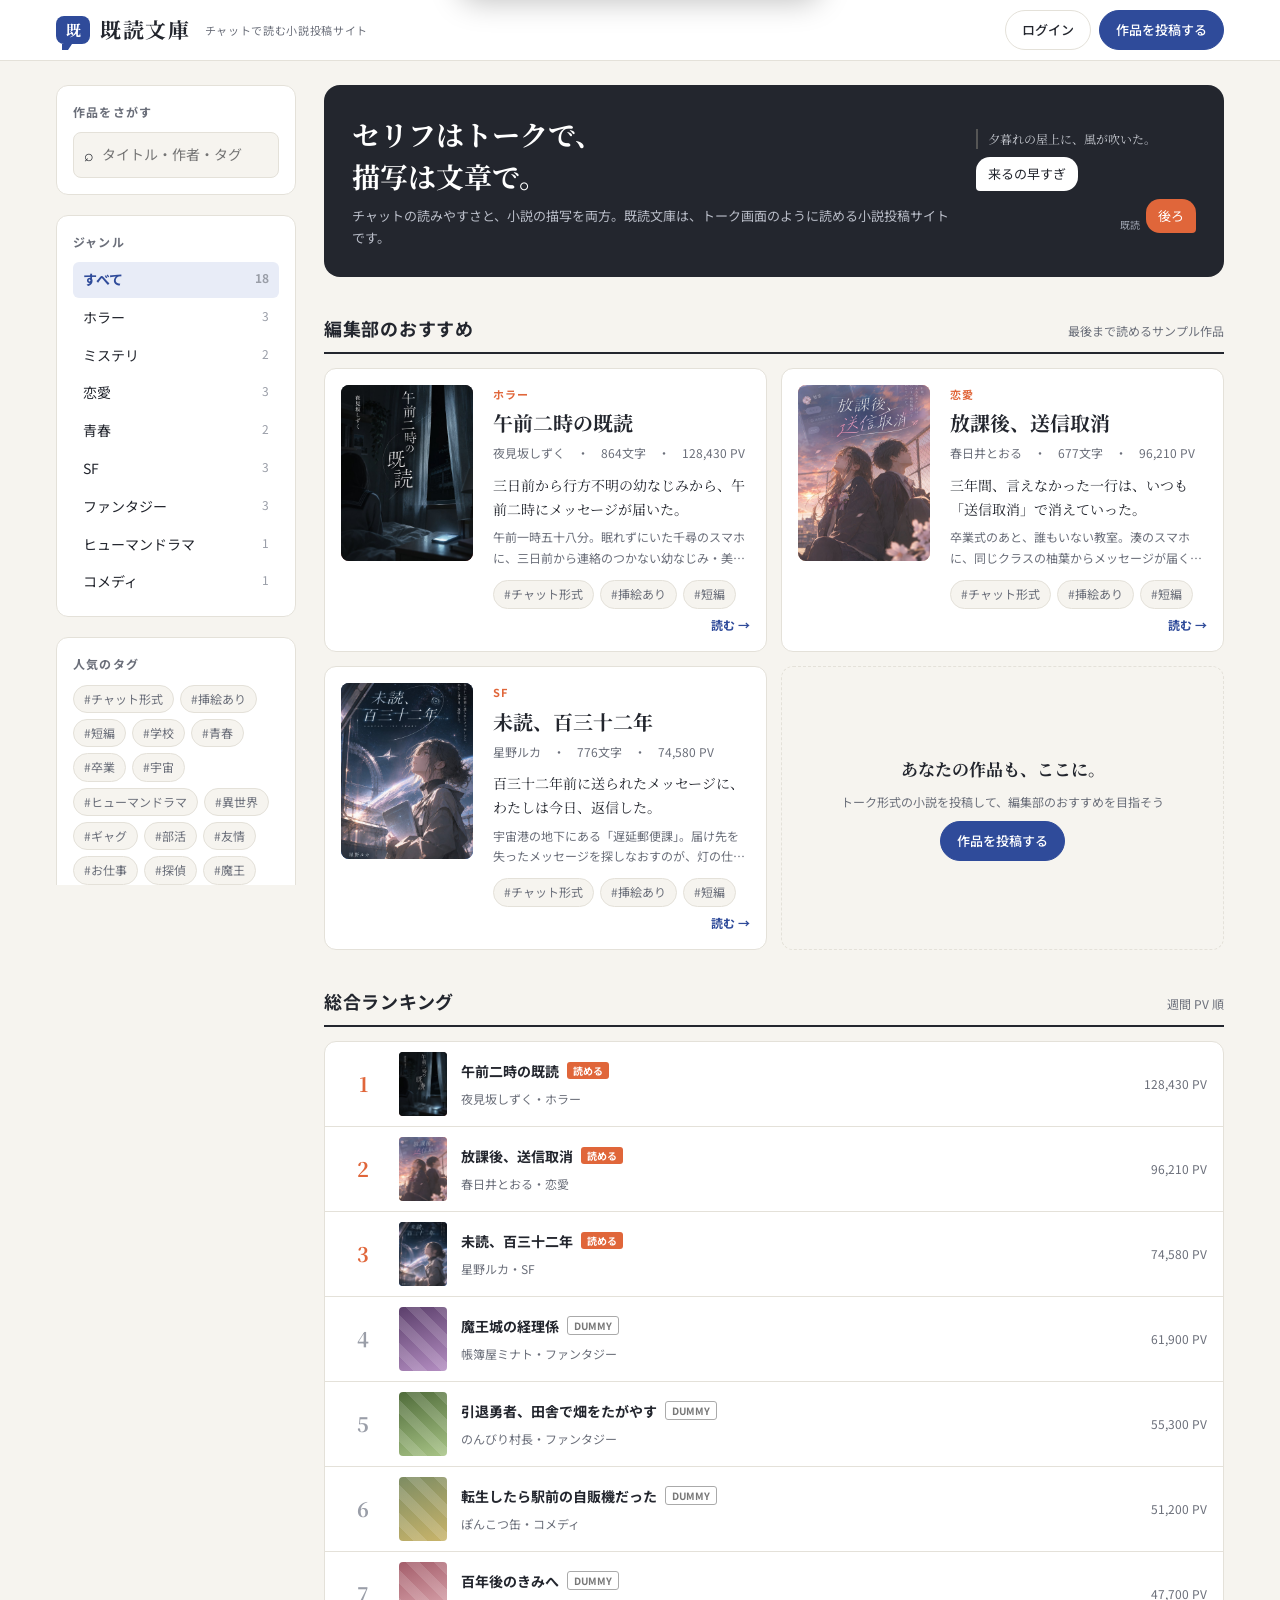
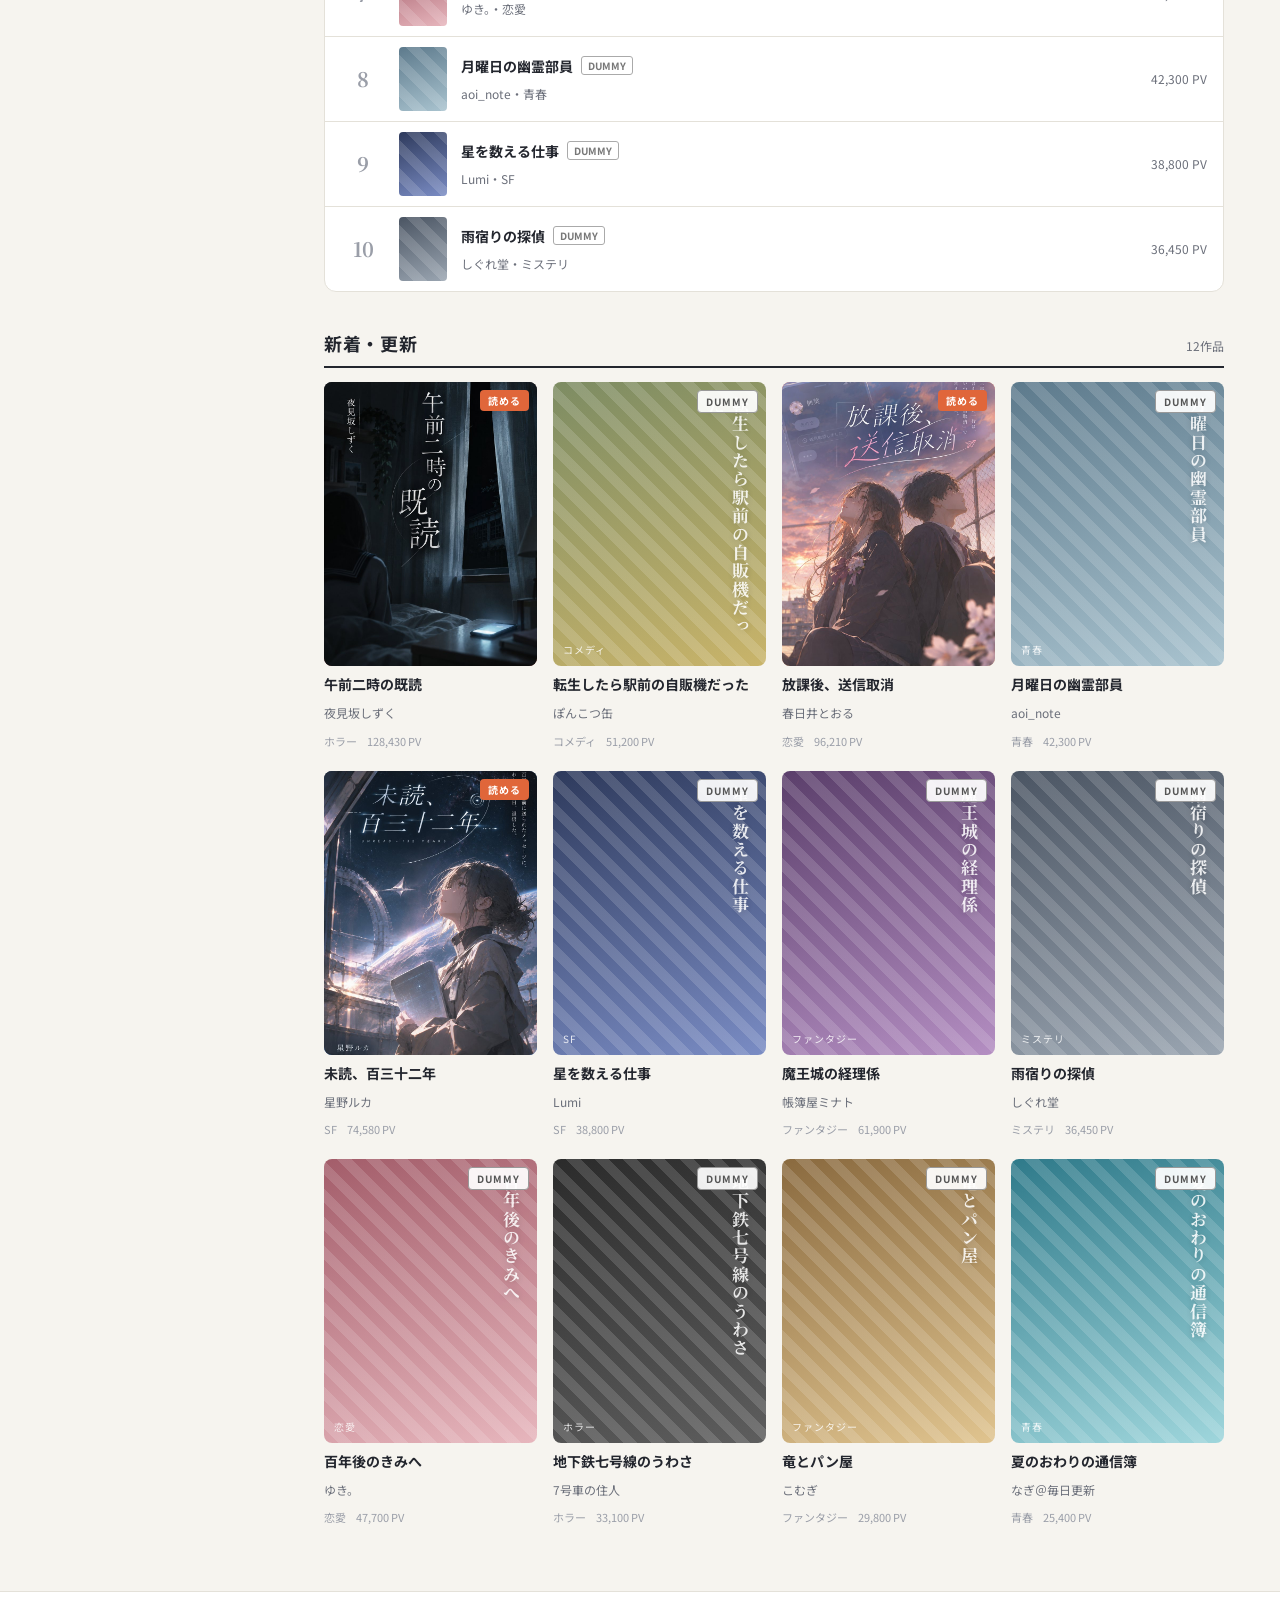
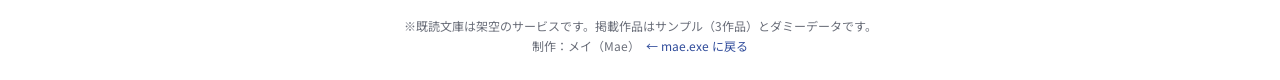
==== web/01/index.html @ b01bf07b "WEB 01「既読文庫」を追加 - トーク画面風に読める架空の小説投稿サイト（トップ／作品ページ／読む画面） - サンプル3作品（ホラー・恋愛・SF）の本文、表紙、挿絵と入力の演出 - ダミー15作品" ====
<!DOCTYPE html>
<html lang="ja">
<head>
<meta charset="UTF-8">
<meta name="viewport" content="width=device-width, initial-scale=1">
<title>既読文庫 — チャットで読む小説投稿サイト</title>
<link rel="preconnect" href="https://fonts.googleapis.com">
<link rel="preconnect" href="https://fonts.gstatic.com" crossorigin>
<link href="https://fonts.googleapis.com/css2?family=Noto+Sans+JP:wght@400;500;700&family=Noto+Serif+JP:wght@400;600;700&display=swap" rel="stylesheet">
<style>
:root{
  --paper:#f6f4ef; --surface:#ffffff; --ink:#23262e; --sub:#6b6f7a; --faint:#9a9ea8; --line:#e4e1d9;
  --accent:#2f4b9a; --accent-soft:#e8ecf7; --kidoku:#e0663a;
  --sans:"Noto Sans JP","Hiragino Sans","Yu Gothic",sans-serif;
  --serif:"Noto Serif JP","Hiragino Mincho ProN","Yu Mincho",serif;
}
*{box-sizing:border-box;margin:0;padding:0}
body{background:var(--paper);color:var(--ink);font-family:var(--sans);line-height:1.7;-webkit-font-smoothing:antialiased}
a{color:inherit;text-decoration:none}
button{font:inherit;color:inherit;background:none;border:0;cursor:pointer}
input,select{font:inherit;color:inherit}

/* ===== サイト共通 ===== */
.site-head{background:var(--surface);border-bottom:1px solid var(--line);position:sticky;top:0;z-index:20}
.site-head .in{max-width:1200px;margin:0 auto;padding:0 16px;height:60px;display:flex;align-items:center;gap:16px}
.logo{display:flex;align-items:center;gap:10px}
.logo .mark{position:relative;width:34px;height:28px;background:var(--accent);border-radius:8px;display:grid;place-items:center;color:#fff;font-family:var(--serif);font-weight:700;font-size:15px}
.logo .mark::after{content:"";position:absolute;left:6px;bottom:-6px;border:6px solid transparent;border-top-color:var(--accent);border-left-color:var(--accent);border-bottom:0;border-right-width:4px}
.logo b{font-family:var(--serif);font-size:21px;font-weight:700;letter-spacing:.08em}
.logo small{font-size:11px;color:var(--sub);letter-spacing:.06em;margin-left:4px}
.head-right{margin-left:auto;display:flex;gap:8px}
.btn{display:inline-flex;align-items:center;gap:6px;padding:8px 16px;border-radius:999px;font-size:13px;font-weight:500;border:1px solid var(--line);background:var(--surface);transition:background .15s,border-color .15s}
.btn:hover{border-color:var(--ink)}
.btn.primary{background:var(--accent);border-color:var(--accent);color:#fff}
.btn.primary:hover{background:#243c7d}

.layout{max-width:1200px;margin:0 auto;padding:24px 16px 64px;display:grid;grid-template-columns:240px minmax(0,1fr);gap:28px}
.side{position:sticky;top:84px;align-self:start;display:flex;flex-direction:column;gap:20px;max-height:calc(100vh - 100px);overflow-y:auto;scrollbar-width:thin}
.box{background:var(--surface);border:1px solid var(--line);border-radius:12px;padding:16px}
.box h3{font-size:12px;color:var(--sub);font-weight:700;letter-spacing:.1em;margin-bottom:10px}
.search{display:flex;align-items:center;gap:8px;border:1px solid var(--line);border-radius:8px;padding:8px 10px;background:var(--paper)}
.search input{border:0;background:none;outline:none;width:100%;font-size:14px}
.search:focus-within{border-color:var(--accent)}
.genres{list-style:none;display:flex;flex-direction:column;gap:2px}
.genres button{width:100%;display:flex;justify-content:space-between;padding:6px 10px;border-radius:6px;font-size:14px;text-align:left}
.genres button:hover{background:var(--paper)}
.genres button.on{background:var(--accent-soft);color:var(--accent);font-weight:700}
.genres button span{color:var(--faint);font-size:12px}
.tags{display:flex;flex-wrap:wrap;gap:6px}
.tag{font-size:12px;padding:3px 10px;border-radius:999px;background:var(--paper);border:1px solid var(--line);color:var(--sub)}
button.tag:hover{border-color:var(--sub)}
.tag.on{background:var(--accent);border-color:var(--accent);color:#fff}
.sort{display:flex;flex-direction:column;gap:6px;font-size:14px}
.sort label{display:flex;gap:8px;align-items:center;cursor:pointer}

.main{display:flex;flex-direction:column;gap:36px;min-width:0}
.sec-title{display:flex;align-items:baseline;justify-content:space-between;gap:12px;margin-bottom:14px;padding-bottom:8px;border-bottom:2px solid var(--ink)}
.sec-title h2{font-size:18px;font-weight:700;letter-spacing:.04em}
.sec-title small{font-size:12px;color:var(--sub)}

.hero{border-radius:16px;padding:28px 28px;background:var(--ink);color:#fff;display:grid;grid-template-columns:1fr auto;gap:24px;align-items:center;overflow:hidden;position:relative}
.hero h1{font-family:var(--serif);font-size:clamp(20px,2.6vw,28px);line-height:1.5;font-weight:700}
.hero p{font-size:13px;color:#b9bdc8;margin-top:8px}
.hero .demo{display:flex;flex-direction:column;gap:8px;min-width:220px}
.hero .demo .d-narr{font-family:var(--serif);font-size:12px;color:#c9ccd3;border-left:2px solid #555;padding-left:10px}
.hero .demo .d-say{align-self:flex-start;background:#fff;color:var(--ink);font-size:13px;padding:6px 12px;border-radius:14px 14px 14px 4px}
.hero .demo .d-me{align-self:flex-end;display:flex;align-items:flex-end;gap:6px}
.hero .demo .d-me b{background:var(--kidoku);font-size:13px;padding:6px 12px;border-radius:14px 14px 4px 14px;font-weight:400}
.hero .demo .d-me small{font-size:10px;color:#9aa0ad}

/* カード */
.pick{display:grid;grid-template-columns:repeat(2,minmax(0,1fr));gap:14px}
.pick .card{height:100%}
.pick .card.post{display:flex;flex-direction:column;justify-content:center;align-items:center;text-align:center;gap:8px;border-style:dashed;background:transparent;color:var(--sub)}
.pick .card.post b{font-family:var(--serif);font-size:17px;color:var(--ink)}
.pick .card.post small{font-size:12px}
.grid{display:grid;grid-template-columns:repeat(auto-fill,minmax(170px,1fr));gap:20px 16px}
.card{display:flex;flex-direction:column;gap:8px;cursor:pointer;text-align:left}
.card:hover .cover{transform:translateY(-3px);box-shadow:0 10px 24px rgba(0,0,0,.14)}
.card .t{font-weight:700;font-size:14px;line-height:1.5}
.card .a{font-size:12px;color:var(--sub)}
.card .m{display:flex;gap:10px;font-size:11px;color:var(--faint)}
/* おすすめ：左に表紙、右に説明 */
.pick .card{display:grid;grid-template-columns:132px minmax(0,1fr);gap:20px;align-items:start;background:var(--surface);border:1px solid var(--line);border-radius:12px;padding:16px}
.pick .card:hover{border-color:#c9c4b8}
.pick .badge{display:none}
.pick .info{display:flex;flex-direction:column;gap:6px;min-width:0}
.pick .info .g{font-size:11px;font-weight:700;letter-spacing:.1em;color:var(--kidoku)}
.pick .info .t{font-family:var(--serif);font-size:20px;line-height:1.4}
.pick .info .a{font-size:12px;color:var(--sub)}
.pick .info .c{font-family:var(--serif);font-size:14px;line-height:1.7;margin-top:4px}
.pick .info .s{font-size:12px;color:var(--sub);line-height:1.7;display:-webkit-box;-webkit-line-clamp:2;-webkit-box-orient:vertical;overflow:hidden}
.pick .info .foot{display:flex;flex-wrap:wrap;align-items:center;gap:6px;margin-top:6px}
.pick .info .go{margin-left:auto;font-size:12px;font-weight:700;color:var(--accent);white-space:nowrap}

.cover{position:relative;aspect-ratio:3/4;border-radius:8px;overflow:hidden;color:#fff;transition:transform .2s,box-shadow .2s;
  background:linear-gradient(160deg,var(--c1),var(--c2))}
.cover .ct{position:absolute;inset:14px 14px 30px;writing-mode:vertical-rl;font-family:var(--serif);font-weight:700;font-size:17px;line-height:1.4;letter-spacing:.08em;text-shadow:0 1px 6px rgba(0,0,0,.25)}
.cover .cg{position:absolute;left:10px;bottom:8px;font-size:10px;letter-spacing:.1em;opacity:.85}
.cover img{position:absolute;inset:0;width:100%;height:100%;display:none}
.cover.has-img img.fg{display:block;object-fit:cover;object-position:50% 30%}
.cover.has-img .ct,.cover.has-img .cg{display:none}
.badge{position:absolute;top:8px;right:8px;font-size:10px;font-weight:700;letter-spacing:.1em;padding:2px 8px;border-radius:4px;z-index:2}
.badge.sample{background:var(--kidoku);color:#fff}
.badge.dummy{background:rgba(255,255,255,.92);color:#555;border:1px solid #999}
.cover.dummy::after{content:"";position:absolute;inset:0;background:repeating-linear-gradient(45deg,rgba(255,255,255,.0) 0 10px,rgba(255,255,255,.14) 10px 20px)}
.cover.dummy .ct{opacity:.85}

/* ランキング */
.rank{list-style:none;background:var(--surface);border:1px solid var(--line);border-radius:12px;overflow:hidden}
.rank li{border-bottom:1px solid var(--line)}
.rank li:last-child{border-bottom:0}
.rank .row{display:grid;grid-template-columns:44px 48px minmax(0,1fr) auto;gap:14px;align-items:center;padding:10px 16px;width:100%;text-align:left}
.rank .row:hover{background:var(--paper)}
.rank .no{font-family:var(--serif);font-size:20px;font-weight:700;text-align:center;color:var(--faint)}
.rank li:nth-child(-n+3) .no{color:var(--kidoku)}
.rank .cover{aspect-ratio:3/4;border-radius:4px}
.rank .cover .ct,.rank .cover .cg{display:none}
.rank .cover .badge{display:none}
.rank .t{font-weight:700;font-size:14px}
.rank .t .mini{font-size:10px;font-weight:700;padding:1px 6px;border-radius:3px;margin-left:8px;vertical-align:2px}
.mini.sample{background:var(--kidoku);color:#fff}
.mini.dummy{border:1px solid #aaa;color:#777}
.rank .a{font-size:12px;color:var(--sub)}
.rank .pv{font-size:12px;color:var(--sub);text-align:right;white-space:nowrap}

.empty{padding:40px;text-align:center;color:var(--sub);background:var(--surface);border:1px dashed var(--line);border-radius:12px}

.site-foot{border-top:1px solid var(--line);background:var(--surface);padding:24px 16px;text-align:center;font-size:12px;color:var(--sub)}
.site-foot a{color:var(--accent)}

/* ===== 作品ページ ===== */
.work{max-width:960px;margin:0 auto;padding:24px 16px 64px}
.crumb{font-size:12px;color:var(--sub);margin-bottom:16px}
.crumb a:hover{color:var(--accent)}
.work-top{display:grid;grid-template-columns:220px minmax(0,1fr);gap:32px;background:var(--surface);border:1px solid var(--line);border-radius:16px;padding:24px}
.work-top h1{font-family:var(--serif);font-size:clamp(22px,3vw,30px);line-height:1.4}
.work-top .by{color:var(--sub);font-size:14px;margin-top:6px}
.work-top .catch{font-family:var(--serif);font-size:16px;margin-top:16px;padding-left:12px;border-left:3px solid var(--kidoku)}
.stats{display:flex;flex-wrap:wrap;gap:20px;margin-top:16px;font-size:12px;color:var(--sub)}
.stats b{display:block;font-size:18px;color:var(--ink)}
.work-top .acts{display:flex;flex-wrap:wrap;gap:8px;margin-top:20px}
.work-sec{margin-top:24px;background:var(--surface);border:1px solid var(--line);border-radius:16px;padding:24px}
.work-sec h2{font-size:15px;margin-bottom:12px}
.work-sec p{font-size:14px;white-space:pre-line}
.toc{list-style:none}
.toc li{border-top:1px solid var(--line)}
.toc a,.toc span.ng{display:flex;justify-content:space-between;gap:12px;padding:12px 4px;font-size:14px}
.toc a:hover{color:var(--accent)}
.toc span.ng{color:var(--faint)}
.toc small{font-size:12px;color:var(--faint)}

/* ===== 読む画面 ===== */
.reader{min-height:100vh;background:var(--r-bg);color:var(--r-text);--fs:16px}
.reader.size-s{--fs:14px}.reader.size-l{--fs:18px}
.r-bar{position:sticky;top:0;z-index:30;background:var(--r-bar);backdrop-filter:blur(8px);border-bottom:1px solid var(--r-line)}
.r-bar .in{max-width:680px;margin:0 auto;padding:0 12px;height:56px;display:flex;align-items:center;gap:10px}
.r-back{font-size:20px;padding:4px 8px;color:var(--r-sub)}
.r-title{flex:1;min-width:0;font-size:14px;font-weight:700;white-space:nowrap;overflow:hidden;text-overflow:ellipsis}
.r-title small{display:block;font-size:11px;font-weight:400;color:var(--r-sub)}
.r-tool{font-size:11px;padding:6px 10px;border-radius:999px;border:1px solid var(--r-line);color:var(--r-sub);white-space:nowrap}
.r-tool.on{border-color:var(--r-accent);color:var(--r-accent)}
.r-progress{position:fixed;top:0;left:0;height:2px;background:var(--r-accent);z-index:40;width:0}
.r-body{max-width:640px;margin:0 auto;padding:28px 16px 80px;font-size:var(--fs)}
.r-head{text-align:center;margin:12px 0 36px}
.r-head small{font-size:12px;color:var(--r-sub);letter-spacing:.2em}
.r-head h1{font-family:var(--serif);font-size:1.4em;margin-top:6px}

.blk{margin:0 0 14px}
.narr{font-family:var(--serif);color:var(--r-narr);line-height:2.05;margin:22px 0;padding:0 4px}
.sys{text-align:center}
.sys span{display:inline-block;font-size:.72em;padding:3px 12px;border-radius:999px;background:var(--r-sys);color:var(--r-sub)}
.say{display:flex;gap:10px;align-items:flex-start}
.say .av{flex:0 0 36px;height:36px;border-radius:50%;background:var(--c);color:#fff;display:grid;place-items:center;font-size:14px;font-weight:700}
.say .col{min-width:0;max-width:78%}
.say .nm{font-size:.72em;color:var(--r-sub);margin:0 0 3px 4px}
.bub{display:inline-block;padding:9px 14px;border-radius:4px 18px 18px 18px;background:var(--r-other);color:var(--r-other-text);line-height:1.6;word-break:break-word;font-size:.95em}
.say.me{justify-content:flex-end}
.say.me .row{display:flex;align-items:flex-end;gap:6px;justify-content:flex-end}
.say.me .bub{border-radius:18px 4px 18px 18px;background:var(--r-me);color:var(--r-me-text)}
.say .rd{font-size:.66em;color:var(--r-sub);white-space:nowrap}
.dots{display:inline-flex;gap:4px;padding:4px 2px}
.dots i{width:6px;height:6px;border-radius:50%;background:currentColor;opacity:.4;animation:dot 1s infinite}
.dots i:nth-child(2){animation-delay:.15s}.dots i:nth-child(3){animation-delay:.3s}
@keyframes dot{0%,60%,100%{opacity:.25;transform:translateY(0)}30%{opacity:.9;transform:translateY(-3px)}}
.say.other:not(.typed) .txt{display:none}
.say.other.typed .dots{display:none}
.say.other .bub{transition:opacity .25s ease,transform .25s ease}
.say.other.paused .bub{opacity:0;transform:scale(.85)}
.say.other.paused .dots i{animation-play-state:paused}
.say .gone{display:none;font-size:.85em;color:var(--r-sub)}
.say.unsend.unsent .bub{background:transparent;border:1px dashed var(--r-line)}
.say.unsend.unsent .txt{display:none}
.say.unsend.unsent .gone{display:inline}
.say.unsend.unsent.static .txt{display:block;text-decoration:line-through;opacity:.45;font-size:.85em}
.say.ghost .bub{background:#4a1f22;color:#ffd9d9;letter-spacing:.06em;animation:ghost 3s infinite steps(1)}
@keyframes ghost{0%,92%,100%{transform:none;filter:none}93%{transform:translateX(2px);filter:blur(.6px)}96%{transform:translateX(-2px)}}
.typing .bub{color:var(--r-sub)}
.typing .tx{font-size:.72em;color:var(--r-sub);margin:4px 0 0 4px}

.notice{display:flex;gap:10px;align-items:center;background:var(--r-sys);border:1px solid var(--r-line);border-radius:14px;padding:10px 12px;margin:20px 0}
.notice .ic{flex:0 0 34px;height:34px;border-radius:9px;background:var(--accent);color:#fff;display:grid;place-items:center;font-family:var(--serif);font-weight:700}
.notice .nt{font-size:.8em;line-height:1.5;min-width:0}
.notice .nt b{display:block;font-size:.85em;color:var(--r-sub);font-weight:500}

.illust{margin:32px -4px}
.illust .frame{position:relative;aspect-ratio:4/3;border-radius:6px;overflow:hidden;background:var(--r-sys);border:1px solid var(--r-line)}
.illust .frame img{position:absolute;inset:0;width:100%;height:100%;object-fit:cover;z-index:1}
.illust .ph{position:absolute;inset:0;display:grid;place-items:center;text-align:center;color:var(--r-sub);font-size:12px;
  background:linear-gradient(to top right,transparent calc(50% - .5px),var(--r-line) 50%,transparent calc(50% + .5px)),linear-gradient(to bottom right,transparent calc(50% - .5px),var(--r-line) 50%,transparent calc(50% + .5px))}
.illust .ph span{background:var(--r-sys);padding:6px 12px;border:1px solid var(--r-line);border-radius:4px}
.illust .cap{font-size:.75em;color:var(--r-sub);text-align:center;margin-top:8px}

.r-end{margin-top:56px;text-align:center;padding-top:28px;border-top:1px solid var(--r-line)}
.r-end p{font-family:var(--serif);font-size:1.05em;letter-spacing:.2em}
.r-end small{display:block;font-size:12px;color:var(--r-sub);margin-top:6px}
.r-end .acts{display:flex;flex-wrap:wrap;justify-content:center;gap:8px;margin-top:20px}
.r-end .btn{background:transparent;color:var(--r-text);border-color:var(--r-line)}

/* 出てくる演出 */
.fxon .blk{transition:opacity .45s ease,transform .45s cubic-bezier(.2,.8,.2,1)}
.fxon .blk:not(.in){opacity:0;transform:translateY(14px)}
.fxon .say:not(.in){transform:translateY(10px) scale(.94)}
.fxon .say.other{transform-origin:left top}
.fxon .say.me{transform-origin:right top}
.fxon .illust:not(.in){transform:none}
.fxon .illust.in.anim.fx-dark .frame{animation:flickIn 1s steps(1)}
.fxon .illust.in.anim.fx-glow .frame{animation:glowIn 1.2s ease}
.fxon .illust.in.anim.fx-glitch .frame{animation:glitchIn .8s steps(2)}
@keyframes flickIn{0%{opacity:0}15%{opacity:1}25%{opacity:.1}40%{opacity:1}50%{opacity:.3}60%,100%{opacity:1}}
@keyframes glowIn{0%{filter:blur(12px) brightness(1.8);opacity:0}100%{filter:none;opacity:1}}
@keyframes glitchIn{0%{clip-path:inset(0 0 70% 0);transform:translateX(-8px)}25%{clip-path:inset(40% 0 20% 0);transform:translateX(6px)}50%{clip-path:inset(10% 0 50% 0);transform:translateX(-4px)}75%{clip-path:inset(60% 0 0 0);transform:translateX(3px)}100%{clip-path:inset(0);transform:none}}

.fx-layer{position:fixed;inset:0;z-index:50;pointer-events:none;opacity:0}
.fx-layer.dark{background:#000;animation:fxDark 1.3s steps(1) forwards}
@keyframes fxDark{0%{opacity:0}10%{opacity:.95}22%{opacity:.4}30%{opacity:.97}55%{opacity:.85}70%{opacity:.97}100%{opacity:0}}
.fx-layer.glow{background:radial-gradient(circle at 50% 50%,rgba(255,240,225,.95),rgba(255,220,200,.55) 45%,rgba(255,255,255,0) 75%);animation:fxGlow 1.1s ease forwards}
@keyframes fxGlow{0%{opacity:0}35%{opacity:1}100%{opacity:0}}
.fx-layer.glitch{background:repeating-linear-gradient(0deg,rgba(92,200,255,.16) 0 2px,transparent 2px 5px),linear-gradient(90deg,rgba(255,0,90,.12),rgba(0,200,255,.12));animation:fxGlitch .9s steps(1) forwards}
@keyframes fxGlitch{0%{opacity:1;transform:translateX(0)}15%{transform:translateX(-12px)}30%{transform:translateX(8px);opacity:.6}45%{transform:translateX(-4px);opacity:1}60%{transform:none;opacity:.5}80%{opacity:.9}100%{opacity:0}}
.shake{animation:shake .5s steps(2)}
@keyframes shake{25%{transform:translateX(-3px)}50%{transform:translateX(3px)}75%{transform:translateX(-2px)}}

/* プッシュ通知風のトースト */
.push{position:fixed;top:12px;left:50%;z-index:60;width:min(360px,calc(100% - 24px));transform:translate(-50%,-140%);transition:transform .45s cubic-bezier(.2,.9,.2,1);
  background:rgba(250,250,252,.96);color:#222;border-radius:16px;padding:10px 12px;box-shadow:0 10px 30px rgba(0,0,0,.25);display:flex;gap:10px;align-items:center;font-size:13px}
.push.on{transform:translate(-50%,0)}
.push .ic{flex:0 0 32px;height:32px;border-radius:8px;background:var(--accent);color:#fff;display:grid;place-items:center;font-family:var(--serif);font-weight:700}
.push b{display:block;font-size:11px;color:#777;font-weight:500}

/* ダイアログ・トースト */
.modal{position:fixed;inset:0;z-index:70;background:rgba(20,22,28,.5);display:grid;place-items:center;padding:16px}
.modal .panel{background:var(--surface);border-radius:16px;max-width:420px;width:100%;padding:24px}
.modal h3{font-size:17px;margin-bottom:8px}
.modal p{font-size:14px;color:var(--sub)}
.modal ul{list-style:none;margin:16px 0;display:flex;flex-direction:column;gap:8px}
.modal ul a{display:block;padding:10px 12px;border:1px solid var(--line);border-radius:8px;font-size:14px;font-weight:700}
.modal ul a:hover{border-color:var(--accent);color:var(--accent)}
.toast{position:fixed;bottom:24px;left:50%;transform:translateX(-50%);z-index:80;background:var(--ink);color:#fff;font-size:13px;padding:10px 18px;border-radius:999px;opacity:0;transition:opacity .25s;pointer-events:none}
.toast.on{opacity:1}

/* テーマ */
.theme-horror{--r-bg:#0f1115;--r-text:#dcdee3;--r-narr:#c4c7cf;--r-sub:#7d828e;--r-line:#2a2e37;--r-other:#20232b;--r-other-text:#e6e7ea;--r-me:#3b404c;--r-me-text:#f1f1f3;--r-sys:#1a1d24;--r-accent:#d14b3d;--r-bar:rgba(15,17,21,.9)}
.theme-romance{--r-bg:#fbf4ef;--r-text:#3a2e2a;--r-narr:#4a3b35;--r-sub:#a08a80;--r-line:#ecdcd2;--r-other:#ffffff;--r-other-text:#3a2e2a;--r-me:#e8735f;--r-me-text:#fff;--r-sys:#f4e6dd;--r-accent:#e8735f;--r-bar:rgba(251,244,239,.92)}
.theme-sf{--r-bg:#0b1222;--r-text:#dbe6ff;--r-narr:#c3d2f2;--r-sub:#7486ad;--r-line:#1f2c4a;--r-other:#17223c;--r-other-text:#dbe6ff;--r-me:#2b6fd6;--r-me-text:#fff;--r-sys:#121c33;--r-accent:#5cc8ff;--r-bar:rgba(11,18,34,.9)}

/* スマホ */
@media (max-width:860px){
  .layout{grid-template-columns:1fr;gap:20px}
  .side{position:static;max-height:none;overflow:visible;min-width:0}
  .side .box{min-width:0}
  .genres{flex-direction:row;overflow-x:auto;gap:6px;padding-bottom:4px}
  .genres button{white-space:nowrap;border:1px solid var(--line);border-radius:999px;padding:4px 12px;gap:6px}
  .side .box.sortbox{display:none}
  .pick{grid-template-columns:1fr}
  .pick .card.post{display:none}
  .hero{grid-template-columns:1fr}
  .work-top{grid-template-columns:1fr;gap:20px}
  .work-top .cover{max-width:200px}
}
@media (max-width:560px){
  .logo small{display:none}
  .head-right .btn:not(.primary){display:none}
  .grid{grid-template-columns:repeat(2,minmax(0,1fr))}
  .pick .card{grid-template-columns:92px minmax(0,1fr);gap:14px;padding:12px}
  .pick .info .t{font-size:17px}
  .pick .info .s{display:none}
  .rank .row{grid-template-columns:32px 40px minmax(0,1fr);gap:10px;padding:10px 12px}
  .rank .pv{grid-column:3;text-align:left}
}
@media (prefers-reduced-motion:reduce){*{animation:none!important;transition:none!important}}
</style>
</head>
<body>
<div id="app"></div>
<div class="fx-layer" id="fx"></div>
<div class="push" id="push"><div class="ic">既</div><div><b>既読文庫 ・ いま</b><span id="push-text"></span></div></div>
<div class="toast" id="toast"></div>

<script>
/* =========================================================
   既読文庫（架空の小説投稿サイト）— ポートフォリオ用サンプル
   本文データの書き方（1行＝1ブロック）
     ['n', 文章]                     地の文（描写）
     ['s', 話者, セリフ, {noread, ghost}]  セリフ（話者が me なら右側）
       相手のセリフの入力演出： {hesitate:回数} 迷う（…が出ては消える）
                              {long:true} 長考（…が長く続く）
                              {instant:true} …なしで届く
     ['u', 話者, セリフ]              送信取消されるセリフ
     ['sys', 文字]                   日付などのシステム表示
     ['notice', 差出人, 文字]          通知
     ['typing', 話者]                入力中のまま止まる表示
     ['i', 画像名, 演出, 説明]          挿絵（演出：dark / glow / glitch）
   挿絵画像は img/画像名.jpg に置くと自動で表示されます
   ========================================================= */

const SAMPLES = [
{
  id:'kidoku-2am', sample:true, theme:'horror',
  title:'午前二時の既読', author:'夜見坂しずく', genre:'ホラー',
  tags:['チャット形式','挿絵あり','短編','学校'],
  c1:'#1b1d24', c2:'#6b1f1f', pv:128430, likes:9821, updated:'2026-11-08',
  catch:'三日前から行方不明の幼なじみから、午前二時にメッセージが届いた。',
  summary:'午前一時五十八分。眠れずにいた千尋のスマホに、三日前から連絡のつかない幼なじみ・美咲からメッセージが届く。\n「旧校舎にいる」「でも、来ないで」——噛み合わない会話。そして、千尋のアカウントから、千尋の知らないメッセージが送られはじめる。',
  chars:{ me:{name:'千尋', color:'#5c6370'}, misaki:{name:'美咲', color:'#8e3b46'} },
  episodes:[{ title:'第1話　窓を開けて', blocks:[
    ['sys','10月14日（月）'],
    ['n','午前一時五十八分。眠れずに天井を見上げていたわたしの枕元で、スマホが一度だけ震えた。'],
    ['notice','美咲','ねえ、起きてる？'],
    ['n','美咲。三日前の放課後から、誰とも連絡がつかなくなった幼なじみの名前だった。警察が来て、先生が来て、クラスのグループには毎日「何か知ってる人いない？」が流れていた。'],
    ['s','me','美咲！？　いまどこにいるの'],
    ['s','me','みんな探してるんだよ。警察にも届けてて'],
    ['n','送信すると、すぐに「既読」がついた。三日ぶりの既読だった。'],
    ['s','misaki','ごめんね',{long:true}],
    ['s','misaki','旧校舎にいる'],
    ['s','misaki','天文部の部室。覚えてる？'],
    ['n','覚えている。中学のころ、二人で星を見るためだけに入った部だ。三年前に取り壊しが決まってから、あの木造の校舎には誰も近づかない。'],
    ['s','me','なんでそんなところに'],
    ['s','me','今から行く。待ってて'],
    ['s','misaki','だめ',{hesitate:2}],
    ['s','misaki','来ないで'],
    ['s','misaki','ちひろは来ちゃだめ'],
    ['n','話が合わない。呼んだのは美咲のほうなのに。'],
    ['s','me','じゃあなんで連絡してきたの'],
    ['s','misaki','確かめたかったの',{hesitate:1}],
    ['s','misaki','ちひろのスマホに、ちゃんと届くかどうか'],
    ['n','背中に、ひやりとしたものが走った。届くかどうか。その言い方は、まるで——。'],
    ['s','misaki','あとね、ひとつだけお願い'],
    ['s','misaki','いま、ちひろの部屋のカーテン、閉まってる？'],
    ['n','わたしは顔を上げた。寝る前に閉めたはずのカーテンには、指一本ぶんの隙間があいていた。'],
    ['s','me','閉まってるけど'],
    ['s','me','なんで？'],
    ['s','misaki','よかった'],
    ['s','misaki','じゃあ、ぜったいに開けないで',{long:true}],
    ['i','horror-01','dark','カーテンの隙間'],
    ['n','隙間の向こうは、塗りつぶしたように真っ暗だった。いつもなら見えるはずの街灯の明かりが、ひとつもない。'],
    ['s','me','美咲、ふざけてるなら本気で怒るよ',{noread:true}],
    ['n','今度は、既読がつかなかった。'],
    ['n','一分。二分。画面の右上で、時計の数字だけが進んでいく。'],
    ['sys','午前2時00分'],
    ['notice','美咲','ちひろ'],
    ['s','misaki','ちひろ'],
    ['s','misaki','いま送ったの、ほんとにちひろ？',{hesitate:1}],
    ['n','指が止まった。'],
    ['s','misaki','さっきから、ちひろのアカウントから'],
    ['s','misaki','「窓を開けて」って、ずっと届いてるの'],
    ['n','わたしはトークをさかのぼった。わたしが打った覚えのないメッセージが、そこに並んでいた。'],
    ['s','me','窓を開けて',{ghost:true}],
    ['s','me','窓を開けて',{ghost:true}],
    ['s','me','みさき　まどを　あけて',{ghost:true}],
    ['n','既読は、三つともついている。'],
    ['n','そのとき、窓の外で、こつ、と小さな音がした。爪の先で、ガラスを軽く叩くような音だった。'],
    ['n','手の中のスマホでは、美咲の名前の下で「入力中…」の表示が、いつまでも点滅を続けていた。']
  ]}]
},
{
  id:'houkago-unsend', sample:true, theme:'romance',
  title:'放課後、送信取消', author:'春日井とおる', genre:'恋愛',
  tags:['チャット形式','挿絵あり','短編','青春','卒業'],
  c1:'#e8735f', c2:'#f6c08e', pv:96210, likes:12044, updated:'2026-11-06',
  catch:'三年間、言えなかった一行は、いつも「送信取消」で消えていった。',
  summary:'卒業式のあと、誰もいない教室。湊のスマホに、同じクラスの柚葉からメッセージが届く。\n一瞬だけ見えて、すぐに消える言葉。嘘が下手な彼女と、見なかったふりが下手な彼の、いちばん短くて長い放課後。',
  chars:{ me:{name:'湊', color:'#7a8a9a'}, yuzu:{name:'柚葉', color:'#e8735f'} },
  episodes:[{ title:'第1話　灰色の一行', blocks:[
    ['sys','3月1日（土）　卒業式'],
    ['n','式が終わって二時間がたつと、三年二組の教室には俺しか残っていなかった。黒板には、誰かがチョークで書いた「卒業おめでとう」が、少しななめに残っている。'],
    ['notice','柚葉','まだ学校いる？'],
    ['s','yuzu','まだ学校いる？'],
    ['s','me','いる。教室'],
    ['s','yuzu','そっか'],
    ['s','yuzu','あのさ',{long:true}],
    ['u','yuzu','ずっと言えなかったことがあって',{hesitate:2}],
    ['n','一瞬だけ見えた文字は、すぐに灰色の一行に変わった。'],
    ['s','me','いま何か消した？'],
    ['s','yuzu','消してない',{hesitate:1}],
    ['s','yuzu','誤字っただけ'],
    ['n','嘘が下手なのは、三年間ずっと変わらない。文化祭の準備で遅くなった日も、修学旅行の夜も、柚葉は肝心なところでいつも目をそらした。'],
    ['s','yuzu','屋上の鍵、今日だけ開いてるって知ってた？'],
    ['s','me','知らなかった'],
    ['s','yuzu','先生が、卒業生へのサービスだって'],
    ['s','yuzu','来る？'],
    ['n','返事を打つより先に、体が動いていた。階段を一段とばしで駆けあがる。最上階の重たい扉を押すと、冷たい風といっしょに、オレンジ色の光が流れこんできた。'],
    ['i','romance-01','glow','夕焼けの屋上'],
    ['n','フェンスにもたれて、柚葉はスマホを見ていた。まだ俺に気づいていない。名前を呼ぶかわりに、俺はメッセージを送った。'],
    ['s','me','後ろ'],
    ['n','振り返った柚葉は、ひどく驚いた顔をして、それからすぐにスマホで顔を隠した。'],
    ['s','yuzu','来るの早すぎ'],
    ['s','yuzu','まだ心の準備ができてない'],
    ['s','me','目の前にいるのにチャットするの？'],
    ['s','yuzu','このほうが言える気がする'],
    ['u','yuzu','一年の春から、ずっと好きでした',{hesitate:3}],
    ['n','灰色の一行。でも、今度は見えた。はっきりと。'],
    ['s','me','消すの、遅いよ'],
    ['n','柚葉の耳が、夕焼けよりも赤くなる。'],
    ['s','yuzu','見た？',{long:true}],
    ['s','me','見た'],
    ['s','yuzu','忘れて'],
    ['s','me','無理'],
    ['n','俺はスマホをポケットにしまった。ここから先は、画面ごしじゃなくていい。'],
    ['n','「俺も」と言った声は、風に半分さらわれた。それでも柚葉には、ちゃんと届いたらしい。'],
    ['sys','柚葉がスタンプを送信しました'],
    ['n','三年間でいちばん短くて、いちばん長い放課後だった。']
  ]}]
},
{
  id:'unread-132', sample:true, theme:'sf',
  title:'未読、百三十二年', author:'星野ルカ', genre:'SF',
  tags:['チャット形式','挿絵あり','短編','宇宙','ヒューマンドラマ'],
  c1:'#0b1a3a', c2:'#2b6fd6', pv:74580, likes:8130, updated:'2026-11-04',
  catch:'百三十二年前に送られたメッセージに、わたしは今日、返信した。',
  summary:'宇宙港の地下にある「遅延郵便課」。届け先を失ったメッセージを探しなおすのが、灯の仕事だ。\nある日、古い中継衛星から一通のメッセージが見つかる。送り主は、恒星間移民船に乗った十歳の少年。送信日は、百三十二年前だった。',
  chars:{ me:{name:'灯', color:'#4f6fa8'}, noa:{name:'ノア', color:'#2fa3c9'} },
  episodes:[{ title:'第1話　いちばん遠い手紙', blocks:[
    ['sys','2157年4月9日　第三宇宙港・遅延郵便課'],
    ['n','宇宙港の地下三階には、届け先を失った手紙が眠っている。中継衛星の故障、宛先の消滅、送り主の死亡。理由はさまざまだ。灯の仕事は、それを一通ずつ開いて、もう一度届け先を探すことだった。'],
    ['n','その日、廃棄予定の古い中継衛星の記録から、一件のメッセージが掘り起こされた。'],
    ['notice','遅延郵便課','未読メッセージ 1件（送信日：2025年4月9日）'],
    ['s','noa','これ、ちゃんと届いてますか',{instant:true}],
    ['s','noa','ぼくは移民船シラサギの、ノアといいます。十歳です',{instant:true}],
    ['s','noa','船にはおとなしかいなくて、ちょっとたいくつです',{instant:true}],
    ['s','noa','地球のだれかに、話し相手になってほしくて',{instant:true}],
    ['n','送信日は、ちょうど百三十二年前の今日。移民船シラサギは、出発から五年後に通信が途絶え、記録上は「消息不明」とされていた。'],
    ['n','返事を書いても、届く相手はもういない。灯はそれを知っていた。それでも、未読のまま閉じることはできなかった。'],
    ['s','me','届いています。返事が百三十二年遅れて、ごめんなさい',{noread:true}],
    ['sys','中継衛星を経由して送信しています……'],
    ['n','送信ボタンを押した指先が、少しだけ震えた。次の瞬間、端末の画面がざらりと乱れた。'],
    ['i','sf-01','glitch','観測窓の外を横切る、白い船影'],
    ['n','観測窓の向こうを、巨大な影がゆっくりと横切っていく。白い翼のように広がった太陽帆。船体には、かすれた文字が読めた。——SHIRASAGI。'],
    ['n','灯が送ったメッセージの横に、小さな文字が灯った。'],
    ['sys','既読'],
    ['s','noa','とどいた',{long:true}],
    ['s','noa','ほんとうに、とどいた',{hesitate:1}],
    ['s','noa','ねむっていたら、船がかってに帰ってきちゃったみたいです'],
    ['n','冷凍睡眠。百三十二年ぶんの眠りから、いま目を覚ましたばかりの、十歳の言葉だった。'],
    ['s','me','おかえりなさい、ノアさん'],
    ['s','me','いま、第三宇宙港にいます。窓から、あなたの船が見えています'],
    ['s','noa','ぼくからも見えます'],
    ['s','noa','手をふっている人がいる'],
    ['n','灯は、自分が窓に向かって手をふっていることに、そのとき初めて気がついた。'],
    ['n','その日、遅延郵便課の記録に、一件の「配達完了」が加わった。百三十二年かけて届いた、いちばん遠い手紙だった。']
  ]}]
}
];

/* ダミー作品（中身なし） */
const DUMMIES = [
  ['転生したら駅前の自販機だった','ぽんこつ缶','コメディ',['異世界','ギャグ'],51200,'2026-11-07','#7d8c63','#c9b46a'],
  ['月曜日の幽霊部員','aoi_note','青春',['部活','友情'],42300,'2026-11-05','#5d7a8c','#a9c3cf'],
  ['星を数える仕事','Lumi','SF',['宇宙','お仕事'],38800,'2026-11-02','#2e3a5c','#7a8cc4'],
  ['雨宿りの探偵','しぐれ堂','ミステリ',['探偵','短編'],36450,'2026-10-30','#4b5563','#9aa5b1'],
  ['魔王城の経理係','帳簿屋ミナト','ファンタジー',['お仕事','魔王'],61900,'2026-11-01','#5b3f6b','#b48ec2'],
  ['百年後のきみへ','ゆき。','恋愛',['手紙','切ない'],47700,'2026-10-28','#a35d6a','#e7b6bd'],
  ['地下鉄七号線のうわさ','7号車の住人','ホラー',['都市伝説','短編'],33100,'2026-10-25','#2b2b2b','#5e5e5e'],
  ['竜とパン屋','こむぎ','ファンタジー',['ほのぼの','料理'],29800,'2026-10-22','#8a6a3f','#e0c48f'],
  ['夏のおわりの通信簿','なぎ＠毎日更新','青春',['夏','友情'],25400,'2026-10-20','#2f7a8a','#9fd6dc'],
  ['終電のあとで','真夜中ラジオ','恋愛',['大人','都会'],22600,'2026-10-18','#3a3550','#8a7fb0'],
  ['アンドロイドは夢日記をつける','K-09','SF',['AI','ヒューマンドラマ'],31700,'2026-10-15','#3d5a5a','#8fc0b8'],
  ['四〇四号室の住人','宵闇ノック','ホラー',['マンション','怪談'],27900,'2026-10-12','#3b2626','#7a4a4a'],
  ['名探偵は二度寝する','すやすや探偵団','ミステリ',['コメディ','学園'],19800,'2026-10-10','#4a5d7a','#a3b6d1'],
  ['喫茶ひだまりの午後','カナリア','ヒューマンドラマ',['日常','カフェ'],17500,'2026-10-06','#7a5a44','#d6b89a'],
  ['引退勇者、田舎で畑をたがやす','のんびり村長','ファンタジー',['スローライフ','勇者'],55300,'2026-10-03','#4f6b3a','#a8c486']
].map((d,i)=>({ id:'dummy-'+(i+1), dummy:true, title:d[0], author:d[1], genre:d[2], tags:d[3], pv:d[4], updated:d[5], c1:d[6], c2:d[7],
  likes:Math.round(d[4]*0.06), catch:'（ダミーデータ）', summary:'この作品はサンプル用のダミーデータです。' }));

const WORKS = [...SAMPLES, ...DUMMIES];
const GENRES = ['ホラー','ミステリ','恋愛','青春','SF','ファンタジー','ヒューマンドラマ','コメディ'];

/* ---------- 便利関数 ---------- */
const $ = (s, r=document) => r.querySelector(s);
const app = $('#app');
const esc = s => String(s).replace(/[&<>"']/g, c => ({'&':'&amp;','<':'&lt;','>':'&gt;','"':'&quot;',"'":'&#39;'}[c]));
const num = n => n.toLocaleString('ja-JP');
const byId = id => WORKS.find(w => w.id === id);
const textOf = x => (x[0]==='s'||x[0]==='u'||x[0]==='notice') ? x[2] : (x[0]==='n'||x[0]==='sys') ? x[1] : '';
const chars = w => w.episodes ? w.episodes.reduce((a,e)=>a+e.blocks.reduce((b,x)=>b+textOf(x).length,0),0) : Math.round(w.pv/3.1);

let settings = { fx:true, size:'m' };
try { Object.assign(settings, JSON.parse(localStorage.getItem('kidoku-settings') || '{}')); } catch(e) {}
const saveSettings = () => { try { localStorage.setItem('kidoku-settings', JSON.stringify(settings)); } catch(e) {} };

const state = { q:'', genre:'', tag:'', sort:'pop' };

function toast(msg){
  const t = $('#toast'); t.textContent = msg; t.classList.add('on');
  clearTimeout(toast.tm); toast.tm = setTimeout(()=>t.classList.remove('on'), 2200);
}

/* ---------- 共通パーツ ---------- */
// 表紙画像：サンプル作品は img/cover-作品ID.jpg を置くと自動で表示（無ければ色の表紙）
function cover(w){
  const src = w.dummy ? '' : `img/cover-${w.id}.jpg`;
  const imgs = src ? `<img class="bg" src="${src}" alt="" aria-hidden="true" onerror="this.remove()"><img class="fg" src="${src}" alt="${esc(w.title)} の表紙" onload="this.parentNode.classList.add('has-img')" onerror="this.remove()">` : '';
  return `<div class="cover${w.dummy?' dummy':''}" style="--c1:${w.c1};--c2:${w.c2}">${imgs}
    <span class="badge ${w.dummy?'dummy':'sample'}">${w.dummy?'DUMMY':'読める'}</span>
    <div class="ct">${esc(w.title)}</div><div class="cg">${esc(w.genre)}</div></div>`;
}
function link(w){ return w.dummy ? `href="#" data-dummy="${w.id}"` : `href="#/work/${w.id}"`; }
function card(w){
  return `<a class="card" ${link(w)}>${cover(w)}
    <div class="t">${esc(w.title)}</div><div class="a">${esc(w.author)}</div>
    <div class="m"><span>${esc(w.genre)}</span><span>${num(w.pv)} PV</span></div></a>`;
}
function header(){
  return `<header class="site-head"><div class="in">
    <a class="logo" href="#/"><span class="mark">既</span><b>既読文庫</b><small>チャットで読む小説投稿サイト</small></a>
    <div class="head-right"><button class="btn" data-fake>ログイン</button><button class="btn primary" data-fake>作品を投稿する</button></div>
  </div></header>`;
}
function footer(){
  return `<footer class="site-foot">※既読文庫は架空のサービスです。掲載作品はサンプル（3作品）とダミーデータです。<br>
    制作：メイ（Mae）　<a href="../../index.html">← mae.exe に戻る</a></footer>`;
}

/* ---------- トップ ---------- */
function renderTop(){
  const count = g => WORKS.filter(w => w.genre === g).length;
  const tagAll = [...new Set(WORKS.flatMap(w => w.tags))].slice(0, 18);
  app.innerHTML = header() + `<div class="layout">
    <aside class="side">
      <div class="box"><h3>作品をさがす</h3>
        <label class="search"><span aria-hidden="true">⌕</span><input id="q" type="search" placeholder="タイトル・作者・タグ" value="${esc(state.q)}"></label></div>
      <div class="box"><h3>ジャンル</h3><ul class="genres">
        <li><button data-genre="" class="${state.genre===''?'on':''}">すべて<span>${WORKS.length}</span></button></li>
        ${GENRES.map(g=>`<li><button data-genre="${g}" class="${state.genre===g?'on':''}">${g}<span>${count(g)}</span></button></li>`).join('')}
      </ul></div>
      <div class="box"><h3>人気のタグ</h3><div class="tags">
        ${tagAll.map(t=>`<button class="tag ${state.tag===t?'on':''}" data-tag="${esc(t)}">#${esc(t)}</button>`).join('')}
      </div></div>
      <div class="box sortbox"><h3>並び順</h3><div class="sort">
        ${[['pop','人気順'],['new','新着順'],['len','文字数が多い順']].map(([v,l])=>`<label><input type="radio" name="sort" value="${v}" ${state.sort===v?'checked':''}>${l}</label>`).join('')}
      </div></div>
    </aside>
    <main class="main" id="main"></main>
  </div>` + footer();
  renderMain();
  const q = $('#q');
  q.addEventListener('input', () => { state.q = q.value.trim(); renderMain(); });
}

function sorted(list){
  const f = { pop:(a,b)=>b.pv-a.pv, new:(a,b)=>b.updated.localeCompare(a.updated), len:(a,b)=>chars(b)-chars(a) }[state.sort];
  return [...list].sort(f);
}

function renderMain(){
  const main = $('#main'); if (!main) return;
  const filtering = state.q || state.genre || state.tag;
  if (filtering){
    const q = state.q.toLowerCase();
    const hit = sorted(WORKS.filter(w =>
      (!state.genre || w.genre === state.genre) &&
      (!state.tag || w.tags.includes(state.tag)) &&
      (!q || [w.title, w.author, w.genre, ...w.tags, w.summary].join(' ').toLowerCase().includes(q))));
    const label = [state.genre, state.tag && '#'+state.tag, state.q && `「${state.q}」`].filter(Boolean).join(' / ');
    main.innerHTML = `<section><div class="sec-title"><h2>検索結果：${esc(label)}</h2><small>${hit.length}件　<button class="tag" data-clear>条件をクリア</button></small></div>
      ${hit.length ? `<div class="grid">${hit.map(card).join('')}</div>` : `<div class="empty">条件に合う作品が見つかりませんでした。</div>`}</section>`;
    return;
  }
  const rank = [...WORKS].sort((a,b)=>b.pv-a.pv).slice(0,10);
  const fresh = [...WORKS].sort((a,b)=>b.updated.localeCompare(a.updated)).slice(0,12);
  main.innerHTML = `
    <section class="hero">
      <div><h1>セリフはトークで、<br>描写は文章で。</h1><p>チャットの読みやすさと、小説の描写を両方。既読文庫は、トーク画面のように読める小説投稿サイトです。</p></div>
      <div class="demo" aria-hidden="true"><div class="d-narr">夕暮れの屋上に、風が吹いた。</div><div class="d-say">来るの早すぎ</div><div class="d-me"><small>既読</small><b>後ろ</b></div></div>
    </section>
    <section><div class="sec-title"><h2>編集部のおすすめ</h2><small>最後まで読めるサンプル作品</small></div>
      <div class="pick">${SAMPLES.map(w=>`<a class="card" href="#/work/${w.id}">${cover(w)}
        <div class="info"><span class="g">${esc(w.genre)}</span><span class="t">${esc(w.title)}</span><span class="a">${esc(w.author)}　・　${num(chars(w))}文字　・　${num(w.pv)} PV</span>
          <p class="c">${esc(w.catch)}</p><p class="s">${esc(w.summary.replace(/\n/g,''))}</p>
          <div class="foot">${w.tags.slice(0,3).map(t=>`<span class="tag">#${esc(t)}</span>`).join('')}<span class="go">読む →</span></div></div></a>`).join('')}
        <button class="card post" data-fake><b>あなたの作品も、ここに。</b><small>トーク形式の小説を投稿して、編集部のおすすめを目指そう</small><span class="btn primary">作品を投稿する</span></button></div></section>
    <section><div class="sec-title"><h2>総合ランキング</h2><small>週間 PV 順</small></div>
      <ol class="rank">${rank.map((w,i)=>`<li><a class="row" ${link(w)}><span class="no">${i+1}</span>${cover(w)}
        <span><span class="t">${esc(w.title)}<span class="mini ${w.dummy?'dummy':'sample'}">${w.dummy?'DUMMY':'読める'}</span></span><br><span class="a">${esc(w.author)}・${esc(w.genre)}</span></span>
        <span class="pv">${num(w.pv)} PV</span></a></li>`).join('')}</ol></section>
    <section><div class="sec-title"><h2>新着・更新</h2><small>${fresh.length}作品</small></div>
      <div class="grid">${fresh.map(card).join('')}</div></section>`;
}

/* ---------- 作品ページ ---------- */
function renderWork(w){
  app.innerHTML = header() + `<div class="work">
    <nav class="crumb"><a href="#/">トップ</a> ／ ${esc(w.genre)} ／ ${esc(w.title)}</nav>
    <div class="work-top">${cover(w)}
      <div><h1>${esc(w.title)}</h1><div class="by">作者：${esc(w.author)}</div>
        <p class="catch">${esc(w.catch)}</p>
        <div class="tags" style="margin-top:14px">${w.tags.map(t=>`<span class="tag">#${esc(t)}</span>`).join('')}</div>
        <div class="stats"><span><b>${num(w.pv)}</b>PV</span><span><b>${num(w.likes)}</b>いいね</span><span><b>${num(chars(w))}</b>文字</span><span><b>${w.updated.replace(/-/g,'/')}</b>最終更新</span></div>
        <div class="acts"><a class="btn primary" href="#/read/${w.id}/1">第1話から読む</a><button class="btn" data-fake>♡ いいね</button><button class="btn" data-fake>＋ 本棚に追加</button></div>
      </div></div>
    <section class="work-sec"><h2>あらすじ</h2><p>${esc(w.summary)}</p></section>
    <section class="work-sec"><h2>目次</h2><ul class="toc">
      ${w.episodes.map((e,i)=>`<li><a href="#/read/${w.id}/${i+1}">${esc(e.title)}<small>${w.updated.replace(/-/g,'/')}</small></a></li>`).join('')}
      <li><span class="ng">第2話　（サンプルでは第1話まで）<small>未収録</small></span></li>
    </ul></section>
  </div>` + footer();
}

/* ---------- 読む画面 ---------- */
function blockHTML(b, w){
  const [t] = b;
  if (t === 'n') return `<p class="blk narr" data-t="n">${esc(b[1])}</p>`;
  if (t === 'sys') return `<div class="blk sys" data-t="sys"><span>${esc(b[1])}</span></div>`;
  if (t === 'notice') return `<div class="blk notice" data-t="notice" data-text="${esc(b[1]+'：'+b[2])}"><div class="ic">既</div><div class="nt"><b>${esc(b[1])}</b>${esc(b[2])}</div></div>`;
  if (t === 'i') return `<figure class="blk illust fx-${b[2]}" data-t="illust" data-fx="${b[2]}"><div class="frame">
      <div class="ph"><span>挿絵：${esc(b[3])}<br>NO IMAGE</span></div><img src="img/${b[1]}.jpg" alt="${esc(b[3])}" onerror="this.remove()"></div>
      <figcaption class="cap">${esc(b[3])}</figcaption></figure>`;
  if (t === 'typing'){
    const c = w.chars[b[1]];
    return `<div class="blk say other typing" data-t="typing"><div class="av" style="--c:${c.color}">${esc(c.name[0])}</div>
      <div class="col"><div class="nm">${esc(c.name)}</div><div class="bub"><span class="dots"><i></i><i></i><i></i></span></div><div class="tx">${esc(c.name)}が入力中…</div></div></div>`;
  }
  if (t === 's' || t === 'u'){
    const who = b[1], text = b[2], opt = b[3] || {}, c = w.chars[who];
    if (c && who === 'me'){
      return `<div class="blk say me${opt.ghost?' ghost':''}" data-t="say"><div class="col"><div class="row">
        ${opt.noread ? '' : '<span class="rd">既読</span>'}<div class="bub"><span class="txt">${esc(text)}</span></div></div></div></div>`;
    }
    const wa = (opt.hesitate ? ` data-hes="${opt.hesitate}"` : '') + (opt.long ? ' data-long="1"' : '') + (opt.instant ? ' data-instant="1"' : '');
    return `<div class="blk say other${t==='u'?' unsend':''}" data-t="say" data-len="${text.length}"${wa}>
      <div class="av" style="--c:${c.color}">${esc(c.name[0])}</div>
      <div class="col"><div class="nm">${esc(c.name)}</div><div class="bub"><span class="dots"><i></i><i></i><i></i></span><span class="txt">${esc(text)}</span><span class="gone">メッセージの送信を取り消しました</span></div></div></div>`;
  }
  return '';
}

let io = null, queue = [], busy = false, timers = [];
const wait = ms => new Promise(r => timers.push(setTimeout(r, ms)));

function renderRead(w, epNo){
  const ep = w.episodes[epNo-1] || w.episodes[0];
  app.innerHTML = `<div class="reader theme-${w.theme} size-${settings.size}${settings.fx?' fxon':''}" id="reader">
    <div class="r-progress" id="prog"></div>
    <div class="r-bar"><div class="in">
      <a class="r-back" href="#/work/${w.id}" aria-label="作品ページへ戻る">‹</a>
      <div class="r-title">${esc(w.title)}<small>${esc(ep.title)}</small></div>
      <button class="r-tool ${settings.fx?'on':''}" id="fxbtn" aria-pressed="${settings.fx}">演出 ${settings.fx?'ON':'OFF'}</button>
      <button class="r-tool" id="sizebtn">文字 ${({s:'小',m:'中',l:'大'})[settings.size]}</button>
    </div></div>
    <article class="r-body" id="body">
      <header class="r-head"><small>${esc(w.author)}</small><h1>${esc(ep.title)}</h1></header>
      ${ep.blocks.map(b => blockHTML(b, w)).join('')}
      <div class="r-end"><p>第1話　おわり</p><small>サンプルでは第1話までお読みいただけます</small>
        <div class="acts"><a class="btn" href="#/work/${w.id}">作品ページへ</a><a class="btn" href="#/">ほかの作品をさがす</a></div></div>
    </article></div>`;
  $('#fxbtn').addEventListener('click', toggleFx);
  $('#sizebtn').addEventListener('click', () => {
    settings.size = ({s:'m', m:'l', l:'s'})[settings.size]; saveSettings();
    const r = $('#reader'); r.classList.remove('size-s','size-m','size-l'); r.classList.add('size-'+settings.size);
    $('#sizebtn').textContent = '文字 ' + ({s:'小',m:'中',l:'大'})[settings.size];
  });
  window.addEventListener('scroll', onProgress, { passive:true });
  onProgress();
  startReveal();
}

function onProgress(){
  const p = $('#prog'); if (!p) return;
  const h = document.documentElement.scrollHeight - innerHeight;
  p.style.width = (h > 0 ? Math.min(100, scrollY / h * 100) : 100) + '%';
}

function finalize(el){
  el.classList.add('in','typed');
  if (el.classList.contains('unsend')) el.classList.add('unsent','static');
}

function startReveal(){
  const blks = [...document.querySelectorAll('#body .blk:not(.in)')];
  if (!settings.fx || !('IntersectionObserver' in window)){ blks.forEach(finalize); return; }
  io = new IntersectionObserver(es => {
    es.forEach(e => { if (e.isIntersecting){ io.unobserve(e.target); queue.push(e.target); } });
    pump();
  }, { rootMargin:'0px 0px -10% 0px', threshold:0.1 });
  blks.forEach(b => io.observe(b));
}

function pump(){
  if (busy || !queue.length) return;
  busy = true;
  const el = queue.shift();
  reveal(el, queue.length > 3).then(() => { busy = false; pump(); });
}

async function reveal(el, fast){
  const t = el.dataset.t;
  if (t === 'illust'){
    if (!fast){ await playFx(el.dataset.fx); el.classList.add('anim'); }
    el.classList.add('in');
    await wait(fast ? 40 : 700);
    return;
  }
  if (el.dataset.instant) el.classList.add('typed');
  el.classList.add('in');
  if (t === 'say' && el.classList.contains('other')){
    const h = Number(el.dataset.hes || 0), isLong = !!el.dataset.long;
    if (el.dataset.instant){
      if (!fast) await wait(260);
    } else if (h || isLong){
      // 迷う・長考は話の見せ場なので、速くスクロールしていても省かない（少し短くする）
      const k2 = fast ? 0.6 : 1;
      for (let k = 0; k < h; k++){
        await wait((1000 + k * 300) * k2);
        el.classList.add('paused');
        await wait((1300 + k * 500) * k2);
        el.classList.remove('paused');
      }
      await wait((isLong ? 2800 : 600) * k2);
    } else if (!fast){
      await wait(420 + Math.min(Number(el.dataset.len||0) * 22, 650));
    }
    el.classList.add('typed');
    if (el.classList.contains('unsend')) wait(1500).then(() => el.classList.add('unsent'));
    await wait(fast ? 40 : 180);
    return;
  }
  if (t === 'notice' && !fast) showPush(el.dataset.text);
  await wait(fast ? 40 : (t === 'n' ? 260 : 180));
}

async function playFx(type){
  const fx = $('#fx');
  fx.className = 'fx-layer'; void fx.offsetWidth; fx.className = 'fx-layer ' + type;
  if (type === 'glitch'){ const r = $('#reader'); r && r.classList.add('shake'); wait(500).then(()=>r && r.classList.remove('shake')); }
  await wait(type === 'dark' ? 900 : type === 'glow' ? 450 : 500);
  wait(800).then(() => { fx.className = 'fx-layer'; });
}

function showPush(text){
  const p = $('#push'); $('#push-text').textContent = text;
  p.classList.add('on');
  wait(2600).then(() => p.classList.remove('on'));
}

function toggleFx(){
  settings.fx = !settings.fx; saveSettings();
  const r = $('#reader'), b = $('#fxbtn');
  r.classList.toggle('fxon', settings.fx);
  b.classList.toggle('on', settings.fx); b.setAttribute('aria-pressed', settings.fx);
  b.textContent = '演出 ' + (settings.fx ? 'ON' : 'OFF');
  if (!settings.fx){ stopReveal(); document.querySelectorAll('#body .blk').forEach(finalize); }
  else { startReveal(); }
}

function stopReveal(){
  if (io){ io.disconnect(); io = null; }
  queue = []; busy = false; timers.forEach(clearTimeout); timers = [];
  const fx = $('#fx'); if (fx) fx.className = 'fx-layer';
  const p = $('#push'); if (p) p.classList.remove('on');
}

/* ---------- ダミー作品 ---------- */
function showDummy(w){
  const m = document.createElement('div');
  m.className = 'modal';
  m.innerHTML = `<div class="panel" role="dialog" aria-modal="true"><h3>「${esc(w.title)}」はダミー作品です</h3>
    <p>この作品は一覧を見せるためのダミーデータで、本文はありません。最後まで読めるのは、次の3作品です。</p>
    <ul>${SAMPLES.map(s=>`<li><a href="#/work/${s.id}">${esc(s.title)}　<small style="font-weight:400;color:var(--sub)">${esc(s.genre)}</small></a></li>`).join('')}</ul>
    <button class="btn" data-close>閉じる</button></div>`;
  document.body.appendChild(m);
  m.addEventListener('click', e => { if (e.target === m || e.target.closest('[data-close]') || e.target.closest('a')) m.remove(); });
}

/* ---------- クリック操作のまとめ ---------- */
document.addEventListener('click', e => {
  const d = e.target.closest('[data-dummy]');
  if (d){ e.preventDefault(); showDummy(byId(d.dataset.dummy)); return; }
  if (e.target.closest('[data-fake]')){ toast('サンプルのため、この機能は動きません'); return; }
  const g = e.target.closest('[data-genre]');
  if (g){ state.genre = g.dataset.genre; renderTop(); return; }
  const t = e.target.closest('[data-tag]');
  if (t){ state.tag = state.tag === t.dataset.tag ? '' : t.dataset.tag; renderTop(); return; }
  if (e.target.closest('[data-clear]')){ Object.assign(state, { q:'', genre:'', tag:'' }); renderTop(); return; }
});
document.addEventListener('change', e => {
  if (e.target.name === 'sort'){ state.sort = e.target.value; renderMain(); }
});

/* ---------- 画面の切り替え ---------- */
function route(){
  stopReveal();
  window.removeEventListener('scroll', onProgress);
  const [page, id, ep] = location.hash.replace(/^#\/?/, '').split('/');
  const w = byId(id);
  if (page === 'work' && w && !w.dummy) renderWork(w);
  else if (page === 'read' && w && !w.dummy) renderRead(w, Number(ep) || 1);
  else renderTop();
  window.scrollTo(0, 0);
}
window.addEventListener('hashchange', route);
route();
</script>
</body>
</html>
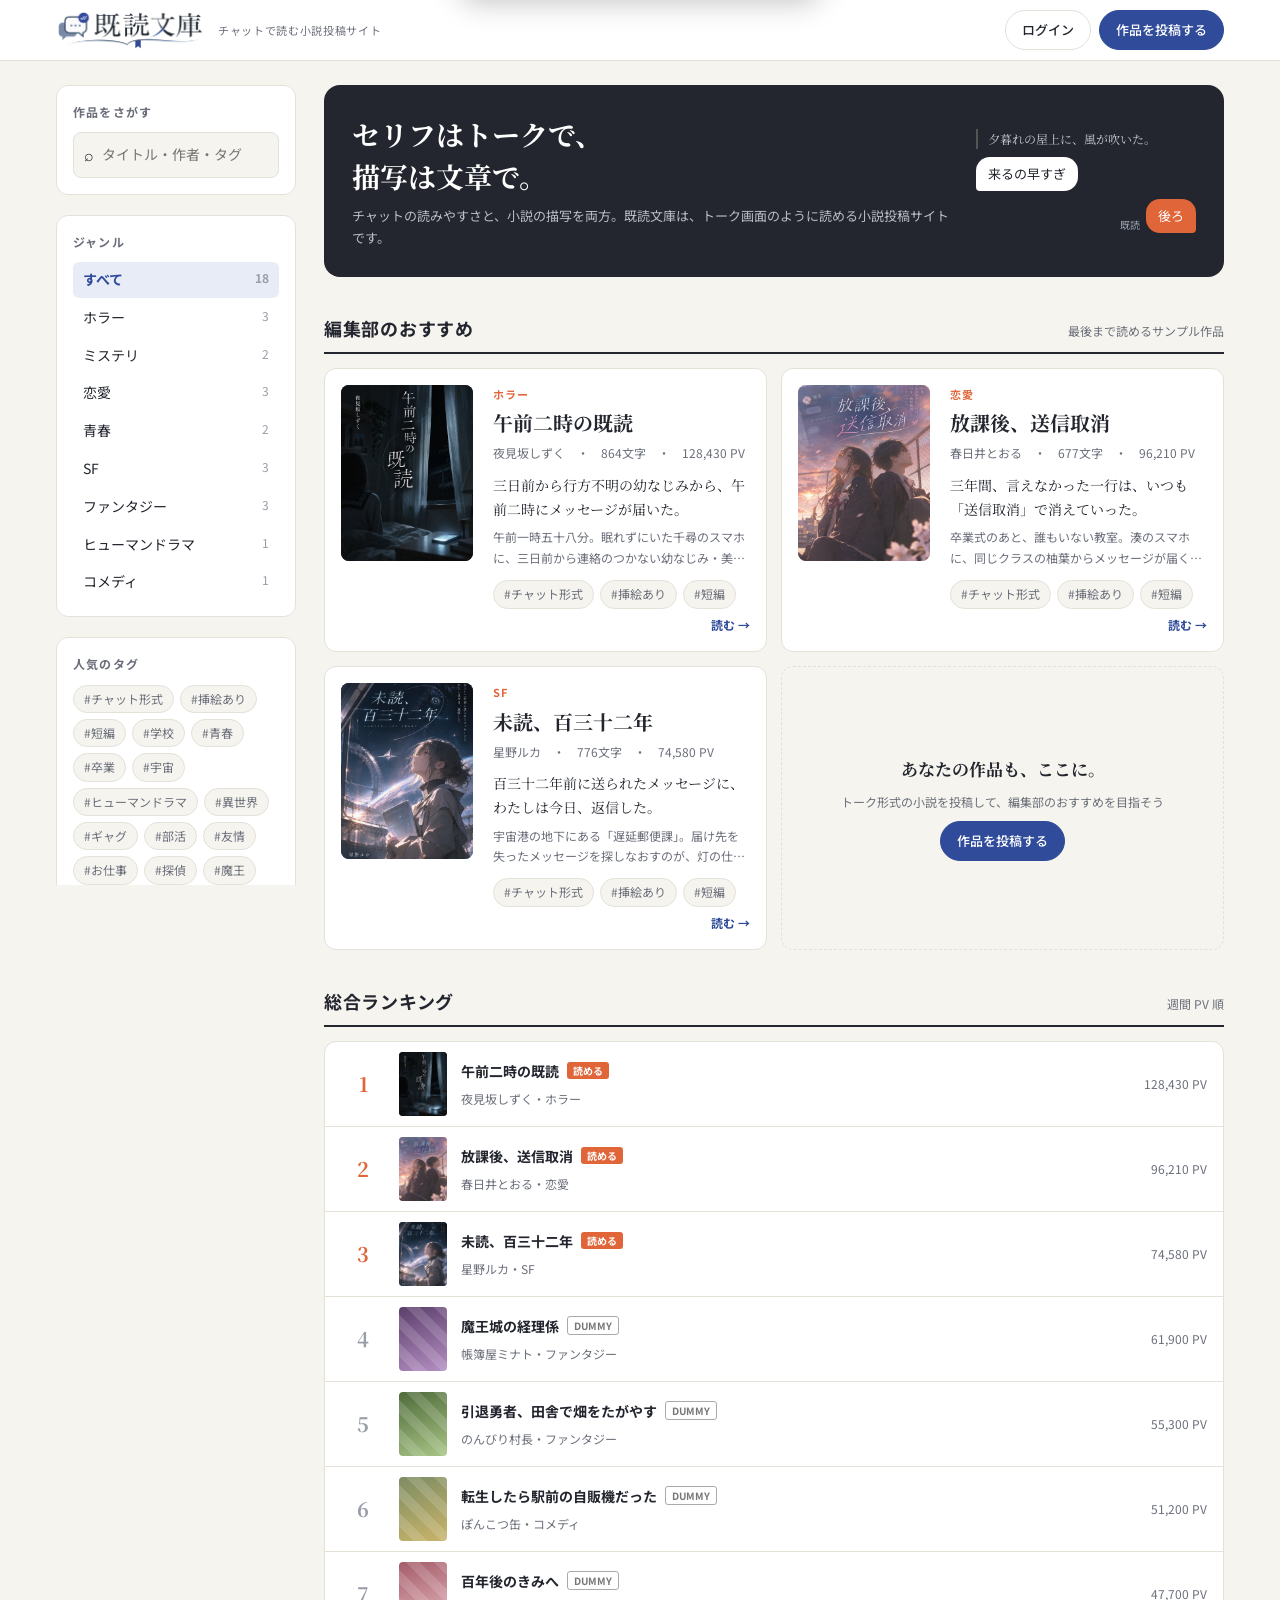
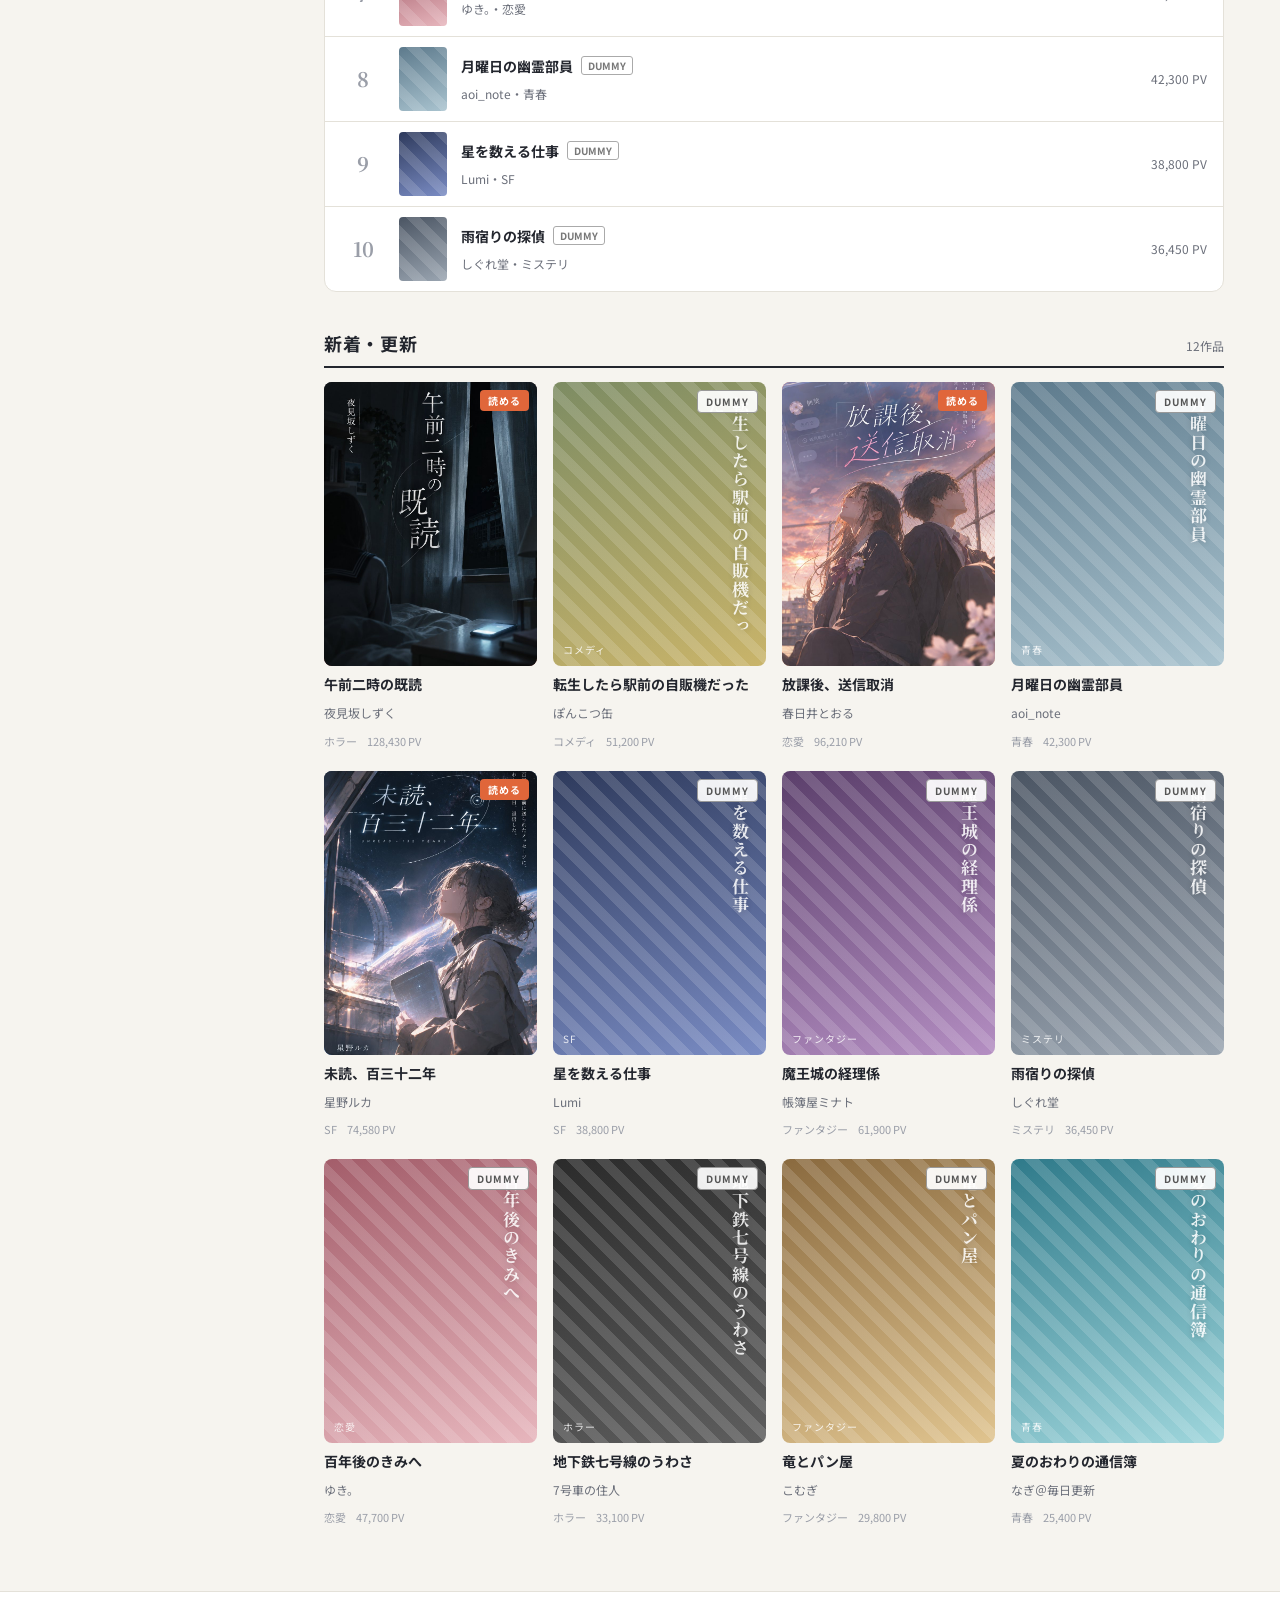
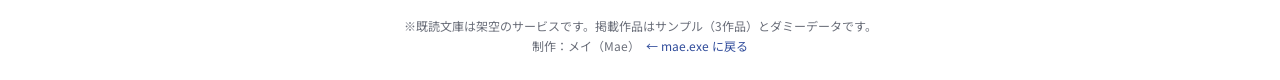
==== commit e8489cca: "既読文庫のヘッダーをロゴ画像にする - 透過PNGのロゴ（img/logo.png）を追加し、マークと文字を置き換え - 画像が読めないときは文字のロゴを表示  Co-Authored-By: Cla" ====
--- a/web/01/index.html
+++ b/web/01/index.html
@@ -28,6 +28,9 @@
 .logo .mark::after{content:"";position:absolute;left:6px;bottom:-6px;border:6px solid transparent;border-top-color:var(--accent);border-left-color:var(--accent);border-bottom:0;border-right-width:4px}
 .logo b{font-family:var(--serif);font-size:21px;font-weight:700;letter-spacing:.08em}
 .logo small{font-size:11px;color:var(--sub);letter-spacing:.06em;margin-left:4px}
+.logo .logo-img{display:none;height:40px;width:auto}
+.logo.has-img .logo-img{display:block}
+.logo.has-img .mark,.logo.has-img b{display:none}
 .head-right{margin-left:auto;display:flex;gap:8px}
 .btn{display:inline-flex;align-items:center;gap:6px;padding:8px 16px;border-radius:999px;font-size:13px;font-weight:500;border:1px solid var(--line);background:var(--surface);transition:background .15s,border-color .15s}
 .btn:hover{border-color:var(--ink)}
@@ -280,6 +283,7 @@
 }
 @media (max-width:560px){
   .logo small{display:none}
+  .logo .logo-img{height:34px}
   .head-right .btn:not(.primary){display:none}
   .grid{grid-template-columns:repeat(2,minmax(0,1fr))}
   .pick .card{grid-template-columns:92px minmax(0,1fr);gap:14px;padding:12px}
@@ -522,7 +526,7 @@
 }
 function header(){
   return `<header class="site-head"><div class="in">
-    <a class="logo" href="#/"><span class="mark">既</span><b>既読文庫</b><small>チャットで読む小説投稿サイト</small></a>
+    <a class="logo" href="#/" aria-label="既読文庫 トップへ"><img class="logo-img" src="img/logo.png" alt="既読文庫" onload="this.parentNode.classList.add('has-img')" onerror="this.remove()"><span class="mark">既</span><b>既読文庫</b><small>チャットで読む小説投稿サイト</small></a>
     <div class="head-right"><button class="btn" data-fake>ログイン</button><button class="btn primary" data-fake>作品を投稿する</button></div>
   </div></header>`;
 }
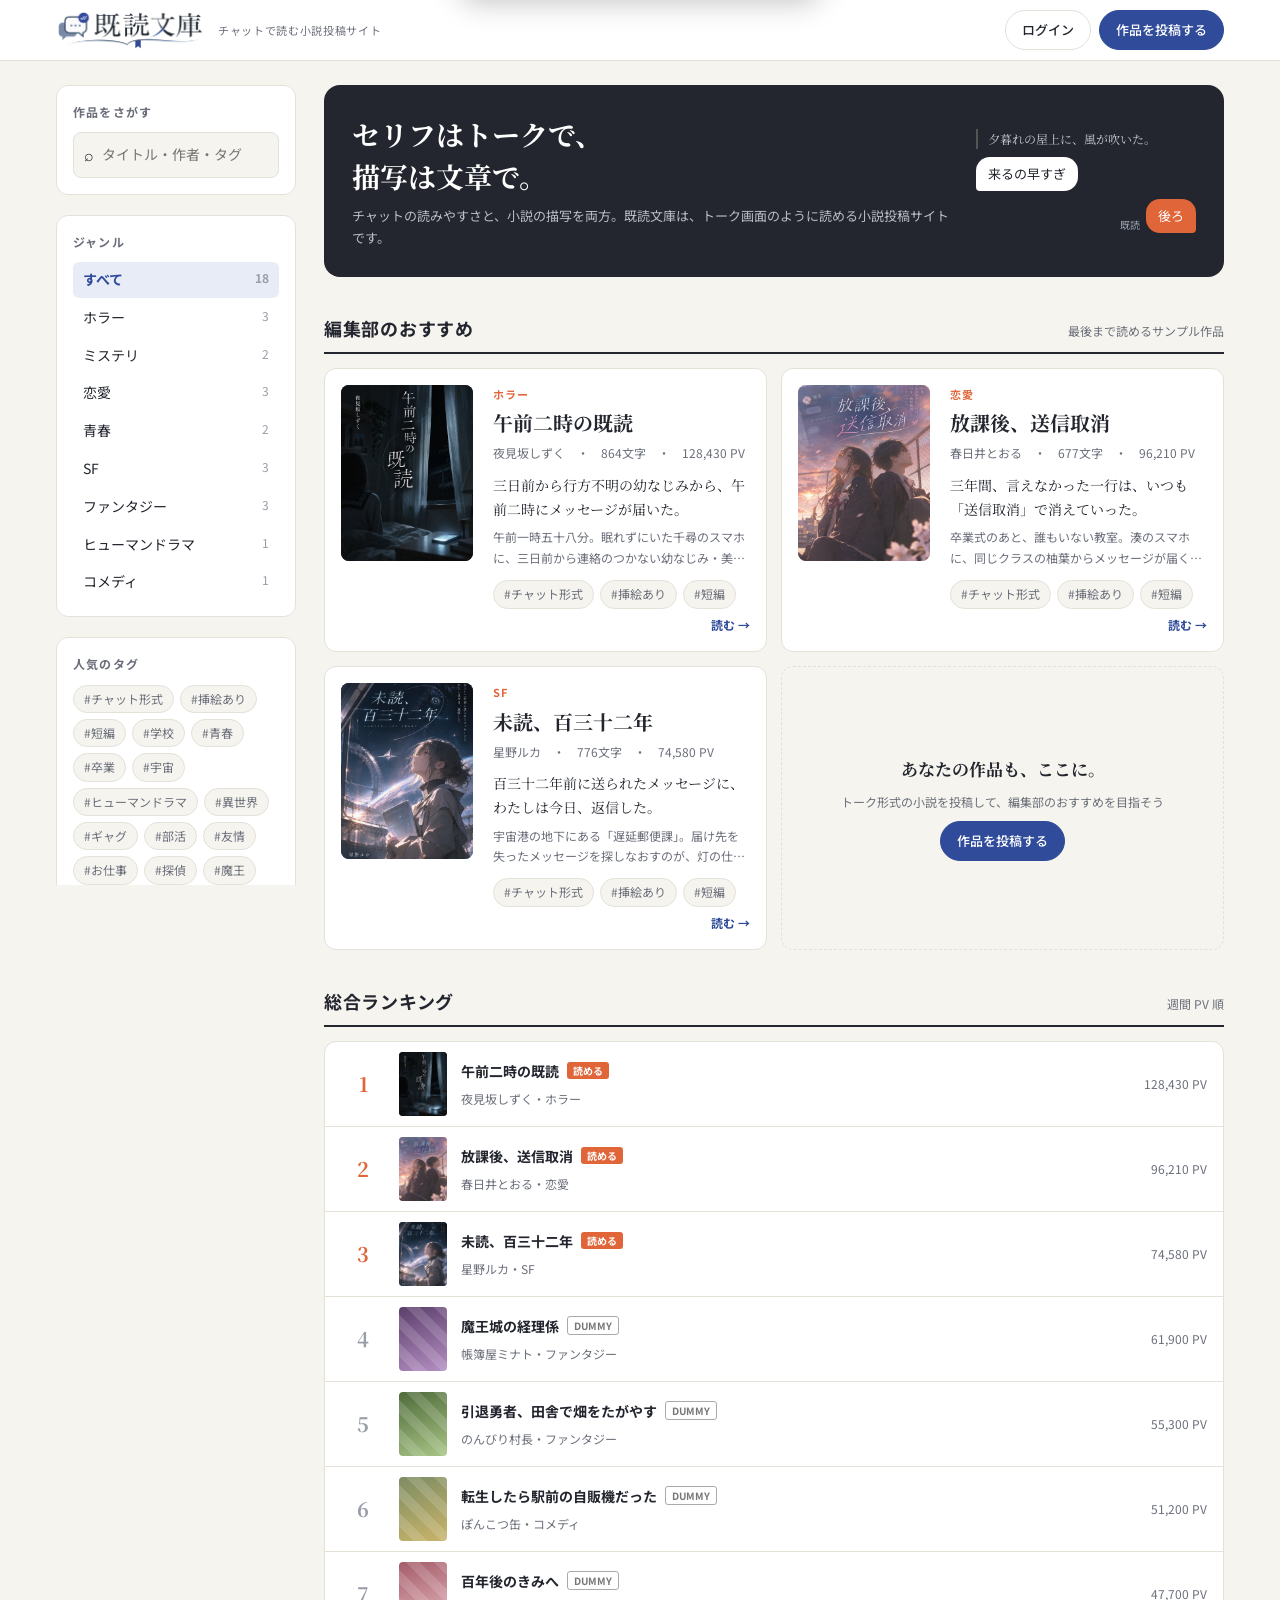
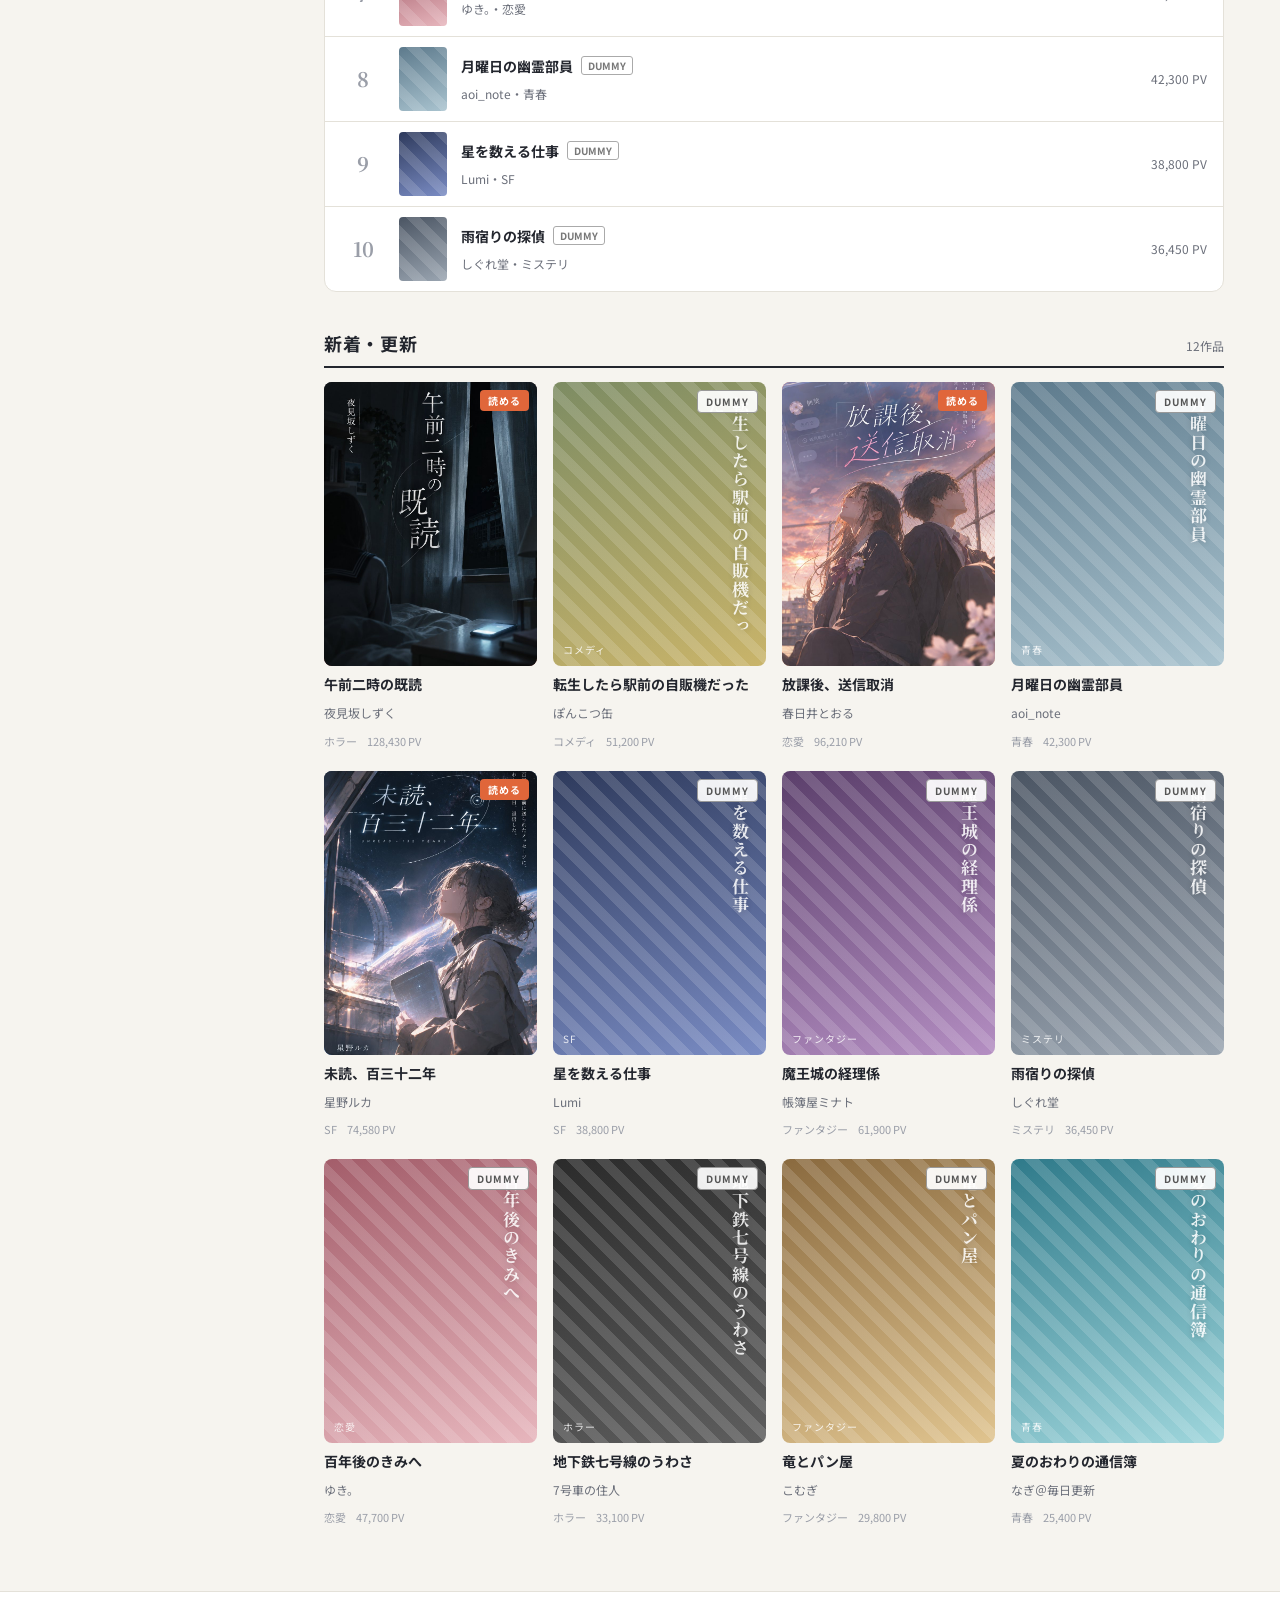
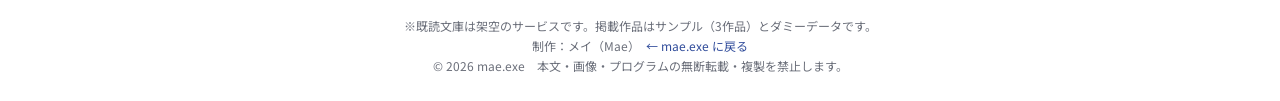
==== commit a768d620: "READMEを追加し、サイトに検索除けと著作権表記を入れる - README.md とバナー画像（assets/readme-banner.png）を追加 - トップと既読文庫に noindex を設" ====
--- a/web/01/index.html
+++ b/web/01/index.html
@@ -4,6 +4,8 @@
 <meta charset="UTF-8">
 <meta name="viewport" content="width=device-width, initial-scale=1">
 <title>既読文庫 — チャットで読む小説投稿サイト</title>
+<!-- 検索エンジンに載せない（URLを知っている人だけが見る想定） -->
+<meta name="robots" content="noindex, nofollow, noarchive, noimageindex">
 <link rel="preconnect" href="https://fonts.googleapis.com">
 <link rel="preconnect" href="https://fonts.gstatic.com" crossorigin>
 <link href="https://fonts.googleapis.com/css2?family=Noto+Sans+JP:wght@400;500;700&family=Noto+Serif+JP:wght@400;600;700&display=swap" rel="stylesheet">
@@ -532,7 +534,8 @@
 }
 function footer(){
   return `<footer class="site-foot">※既読文庫は架空のサービスです。掲載作品はサンプル（3作品）とダミーデータです。<br>
-    制作：メイ（Mae）　<a href="../../index.html">← mae.exe に戻る</a></footer>`;
+    制作：メイ（Mae）　<a href="../../index.html">← mae.exe に戻る</a><br>
+    © 2026 mae.exe　本文・画像・プログラムの無断転載・複製を禁止します。</footer>`;
 }
 
 /* ---------- トップ ---------- */
